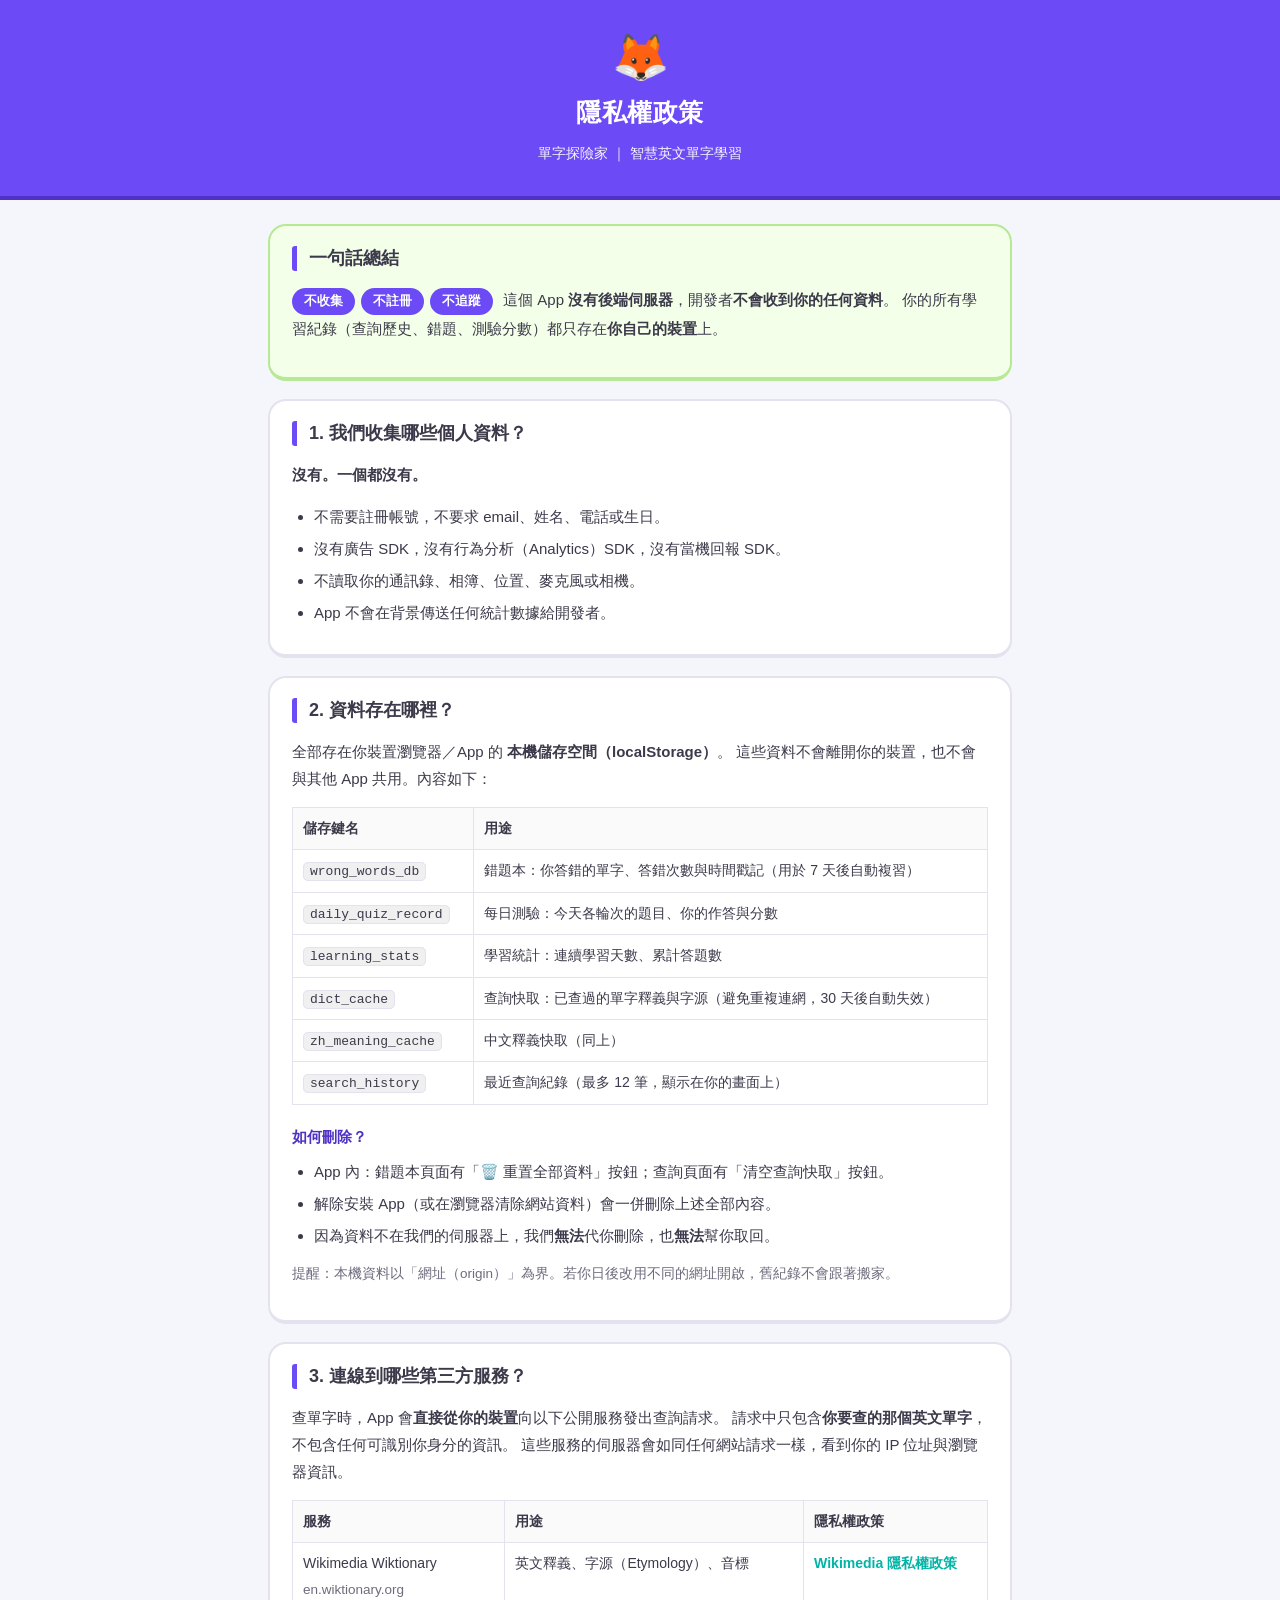
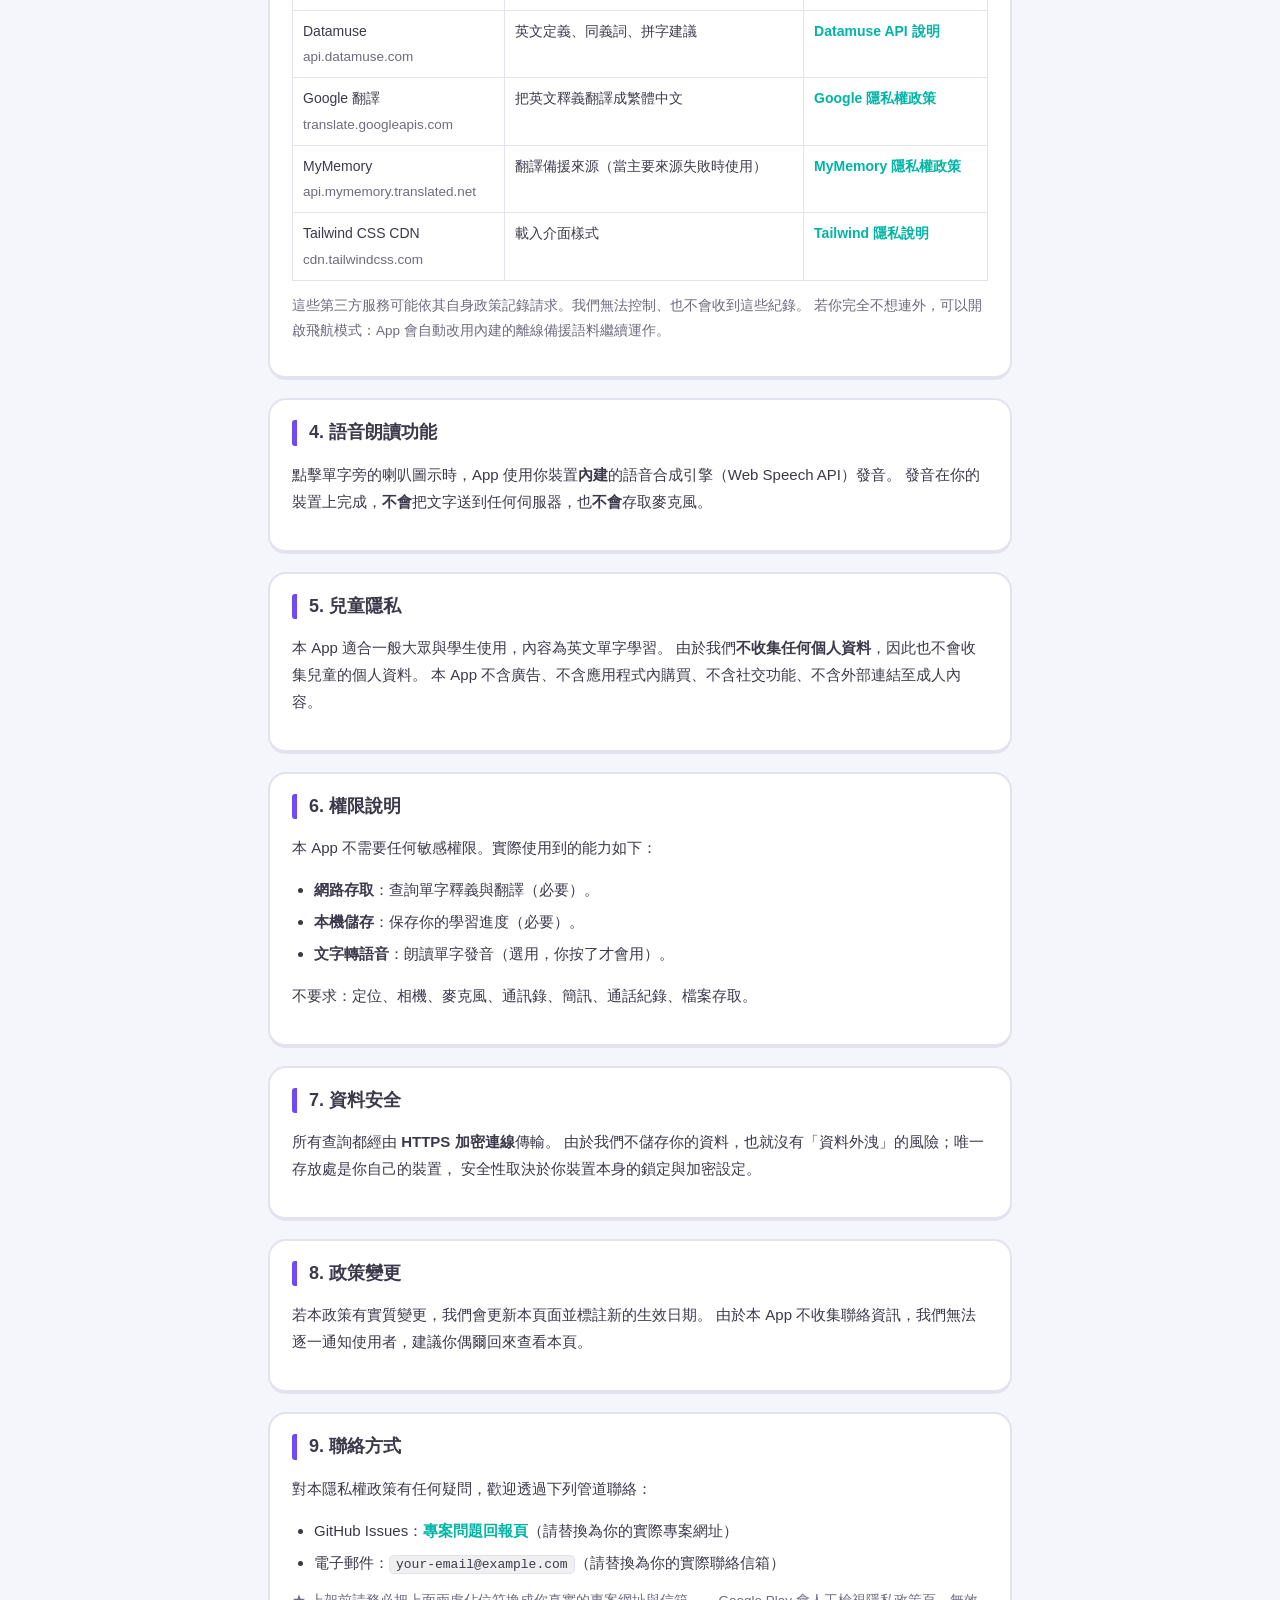
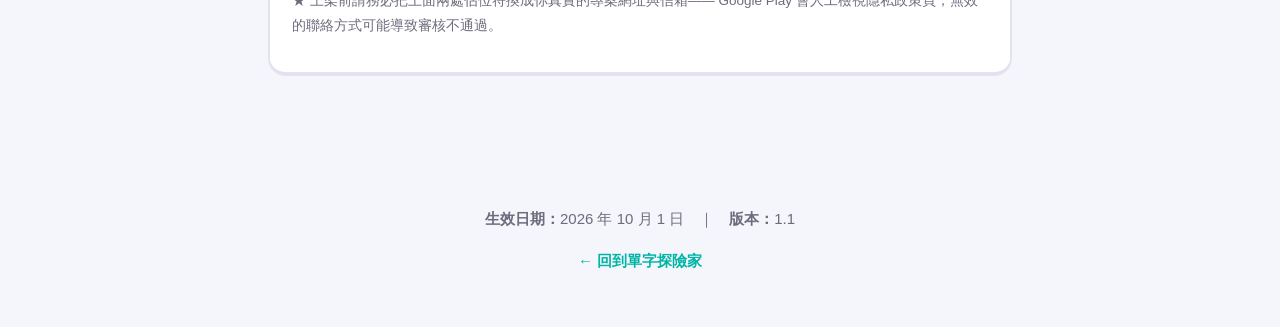
==== privacy-policy.html @ 4895b51c "Add files via upload" ====
<!DOCTYPE html>
<html lang="zh-Hant">
<head>
<meta charset="UTF-8">
<meta name="viewport" content="width=device-width, initial-scale=1.0">
<title>隱私權政策 ｜ 單字探險家</title>
<meta name="theme-color" content="#6C4BF6">
<meta name="robots" content="index, follow">
<style>
  :root {
    --brand: #6C4BF6;
    --brand-dark: #4F32C4;
    --accent: #00B4A6;
    --ink: #3C3A4A;
    --muted: #6E6B7D;
    --line: #E4E2EF;
    --bg: #F5F6FB;
  }
  * { box-sizing: border-box; }
  body {
    margin: 0;
    padding: 0;
    background: var(--bg);
    color: var(--ink);
    font-family: "Nunito", "Noto Sans TC", "PingFang TC", "Microsoft JhengHei",
                 -apple-system, BlinkMacSystemFont, "Segoe UI", sans-serif;
    line-height: 1.8;
    -webkit-text-size-adjust: 100%;
  }
  header {
    background: var(--brand);
    color: #fff;
    padding: 34px 20px 30px;
    text-align: center;
    border-bottom: 4px solid var(--brand-dark);
  }
  header .mascot { font-size: 46px; line-height: 1; }
  header h1 { margin: 10px 0 6px; font-size: 25px; letter-spacing: .5px; }
  header p { margin: 0; font-size: 14px; opacity: .95; }
  main { max-width: 780px; margin: 0 auto; padding: 24px 18px 70px; }
  .card {
    background: #fff;
    border: 2px solid var(--line);
    border-bottom-width: 4px;
    border-radius: 18px;
    padding: 20px 22px;
    margin-bottom: 18px;
  }
  .card.hl {
    border-color: #B7E894;
    background: #F4FFE9;
  }
  h2 {
    font-size: 18px;
    margin: 0 0 12px;
    padding-left: 12px;
    border-left: 5px solid var(--brand);
    border-radius: 3px;
    line-height: 1.4;
  }
  h3 { font-size: 15px; margin: 18px 0 6px; color: var(--brand-dark); }
  p, li { font-size: 15px; }
  ul { padding-left: 22px; margin: 8px 0; }
  li { margin-bottom: 5px; }
  code {
    background: #F0F0F0;
    border: 1px solid var(--line);
    border-radius: 5px;
    padding: 1px 6px;
    font-size: 13px;
    font-family: ui-monospace, "SFMono-Regular", Consolas, monospace;
    word-break: break-all;
  }
  table { width: 100%; border-collapse: collapse; margin: 10px 0; font-size: 14px; }
  th, td { border: 1px solid var(--line); padding: 8px 10px; text-align: left; vertical-align: top; }
  th { background: #FAFAFA; font-weight: 800; }
  .muted { color: var(--muted); font-size: 13.5px; }
  a { color: var(--accent); text-decoration: none; font-weight: 700; }
  a:hover { text-decoration: underline; }
  .pill {
    display: inline-block;
    background: var(--brand);
    color: #fff;
    border-radius: 999px;
    padding: 2px 12px;
    font-size: 12.5px;
    font-weight: 800;
    margin-right: 6px;
  }
  footer {
    text-align: center;
    color: var(--muted);
    font-size: 13px;
    padding: 26px 18px 40px;
  }
  footer a { font-weight: 700; }
</style>
</head>
<body>

<header>
  <div class="mascot">🦊</div>
  <h1>隱私權政策</h1>
  <p>單字探險家 ｜ 智慧英文單字學習</p>
</header>

<main>

  <div class="card hl">
    <h2>一句話總結</h2>
    <p>
      <span class="pill">不收集</span><span class="pill">不註冊</span><span class="pill">不追蹤</span>
      這個 App <strong>沒有後端伺服器</strong>，開發者<strong>不會收到你的任何資料</strong>。
      你的所有學習紀錄（查詢歷史、錯題、測驗分數）都只存在<strong>你自己的裝置</strong>上。
    </p>
  </div>

  <div class="card">
    <h2>1. 我們收集哪些個人資料？</h2>
    <p><strong>沒有。一個都沒有。</strong></p>
    <ul>
      <li>不需要註冊帳號，不要求 email、姓名、電話或生日。</li>
      <li>沒有廣告 SDK，沒有行為分析（Analytics）SDK，沒有當機回報 SDK。</li>
      <li>不讀取你的通訊錄、相簿、位置、麥克風或相機。</li>
      <li>App 不會在背景傳送任何統計數據給開發者。</li>
    </ul>
  </div>

  <div class="card">
    <h2>2. 資料存在哪裡？</h2>
    <p>
      全部存在你裝置瀏覽器／App 的 <strong>本機儲存空間（localStorage）</strong>。
      這些資料不會離開你的裝置，也不會與其他 App 共用。內容如下：
    </p>
    <table>
      <thead>
        <tr><th>儲存鍵名</th><th>用途</th></tr>
      </thead>
      <tbody>
        <tr><td><code>wrong_words_db</code></td><td>錯題本：你答錯的單字、答錯次數與時間戳記（用於 7 天後自動複習）</td></tr>
        <tr><td><code>daily_quiz_record</code></td><td>每日測驗：今天各輪次的題目、你的作答與分數</td></tr>
        <tr><td><code>learning_stats</code></td><td>學習統計：連續學習天數、累計答題數</td></tr>
        <tr><td><code>dict_cache</code></td><td>查詢快取：已查過的單字釋義與字源（避免重複連網，30 天後自動失效）</td></tr>
        <tr><td><code>zh_meaning_cache</code></td><td>中文釋義快取（同上）</td></tr>
        <tr><td><code>search_history</code></td><td>最近查詢紀錄（最多 12 筆，顯示在你的畫面上）</td></tr>
      </tbody>
    </table>
    <h3>如何刪除？</h3>
    <ul>
      <li>App 內：錯題本頁面有「🗑️ 重置全部資料」按鈕；查詢頁面有「清空查詢快取」按鈕。</li>
      <li>解除安裝 App（或在瀏覽器清除網站資料）會一併刪除上述全部內容。</li>
      <li>因為資料不在我們的伺服器上，我們<strong>無法</strong>代你刪除，也<strong>無法</strong>幫你取回。</li>
    </ul>
    <p class="muted">提醒：本機資料以「網址（origin）」為界。若你日後改用不同的網址開啟，舊紀錄不會跟著搬家。</p>
  </div>

  <div class="card">
    <h2>3. 連線到哪些第三方服務？</h2>
    <p>
      查單字時，App 會<strong>直接從你的裝置</strong>向以下公開服務發出查詢請求。
      請求中只包含<strong>你要查的那個英文單字</strong>，不包含任何可識別你身分的資訊。
      這些服務的伺服器會如同任何網站請求一樣，看到你的 IP 位址與瀏覽器資訊。
    </p>
    <table>
      <thead>
        <tr><th>服務</th><th>用途</th><th>隱私權政策</th></tr>
      </thead>
      <tbody>
        <tr>
          <td>Wikimedia Wiktionary<br><span class="muted">en.wiktionary.org</span></td>
          <td>英文釋義、字源（Etymology）、音標</td>
          <td><a href="https://foundation.wikimedia.org/wiki/Policy:Privacy_policy" target="_blank" rel="noopener">Wikimedia 隱私權政策</a></td>
        </tr>
        <tr>
          <td>Datamuse<br><span class="muted">api.datamuse.com</span></td>
          <td>英文定義、同義詞、拼字建議</td>
          <td><a href="https://www.datamuse.com/api/" target="_blank" rel="noopener">Datamuse API 說明</a></td>
        </tr>
        <tr>
          <td>Google 翻譯<br><span class="muted">translate.googleapis.com</span></td>
          <td>把英文釋義翻譯成繁體中文</td>
          <td><a href="https://policies.google.com/privacy" target="_blank" rel="noopener">Google 隱私權政策</a></td>
        </tr>
        <tr>
          <td>MyMemory<br><span class="muted">api.mymemory.translated.net</span></td>
          <td>翻譯備援來源（當主要來源失敗時使用）</td>
          <td><a href="https://mymemory.translated.net/doc/privacypolicy.php" target="_blank" rel="noopener">MyMemory 隱私權政策</a></td>
        </tr>
        <tr>
          <td>Tailwind CSS CDN<br><span class="muted">cdn.tailwindcss.com</span></td>
          <td>載入介面樣式</td>
          <td><a href="https://tailwindcss.com/privacy" target="_blank" rel="noopener">Tailwind 隱私說明</a></td>
        </tr>
      </tbody>
    </table>
    <p class="muted">
      這些第三方服務可能依其自身政策記錄請求。我們無法控制、也不會收到這些紀錄。
      若你完全不想連外，可以開啟飛航模式：App 會自動改用內建的離線備援語料繼續運作。
    </p>
  </div>

  <div class="card">
    <h2>4. 語音朗讀功能</h2>
    <p>
      點擊單字旁的喇叭圖示時，App 使用你裝置<strong>內建</strong>的語音合成引擎（Web Speech API）發音。
      發音在你的裝置上完成，<strong>不會</strong>把文字送到任何伺服器，也<strong>不會</strong>存取麥克風。
    </p>
  </div>

  <div class="card">
    <h2>5. 兒童隱私</h2>
    <p>
      本 App 適合一般大眾與學生使用，內容為英文單字學習。
      由於我們<strong>不收集任何個人資料</strong>，因此也不會收集兒童的個人資料。
      本 App 不含廣告、不含應用程式內購買、不含社交功能、不含外部連結至成人內容。
    </p>
  </div>

  <div class="card">
    <h2>6. 權限說明</h2>
    <p>本 App 不需要任何敏感權限。實際使用到的能力如下：</p>
    <ul>
      <li><strong>網路存取</strong>：查詢單字釋義與翻譯（必要）。</li>
      <li><strong>本機儲存</strong>：保存你的學習進度（必要）。</li>
      <li><strong>文字轉語音</strong>：朗讀單字發音（選用，你按了才會用）。</li>
    </ul>
    <p>不要求：定位、相機、麥克風、通訊錄、簡訊、通話紀錄、檔案存取。</p>
  </div>

  <div class="card">
    <h2>7. 資料安全</h2>
    <p>
      所有查詢都經由 <strong>HTTPS 加密連線</strong>傳輸。
      由於我們不儲存你的資料，也就沒有「資料外洩」的風險；唯一存放處是你自己的裝置，
      安全性取決於你裝置本身的鎖定與加密設定。
    </p>
  </div>

  <div class="card">
    <h2>8. 政策變更</h2>
    <p>
      若本政策有實質變更，我們會更新本頁面並標註新的生效日期。
      由於本 App 不收集聯絡資訊，我們無法逐一通知使用者，建議你偶爾回來查看本頁。
    </p>
  </div>

  <div class="card">
    <h2>9. 聯絡方式</h2>
    <p>對本隱私權政策有任何疑問，歡迎透過下列管道聯絡：</p>
    <ul>
      <li>GitHub Issues：<a href="https://github.com/" target="_blank" rel="noopener">專案問題回報頁</a>（請替換為你的實際專案網址）</li>
      <li>電子郵件：<code>your-email@example.com</code>（請替換為你的實際聯絡信箱）</li>
    </ul>
    <p class="muted">
      ★ 上架前請務必把上面兩處佔位符換成你真實的專案網址與信箱——
      Google Play 會人工檢視隱私政策頁，無效的聯絡方式可能導致審核不通過。
    </p>
  </div>

</main>

<footer>
  <p><strong>生效日期：</strong>2026 年 10 月 1 日　｜　<strong>版本：</strong>1.1</p>
  <p><a href="./index.html">← 回到單字探險家</a></p>
</footer>

</body>
</html>
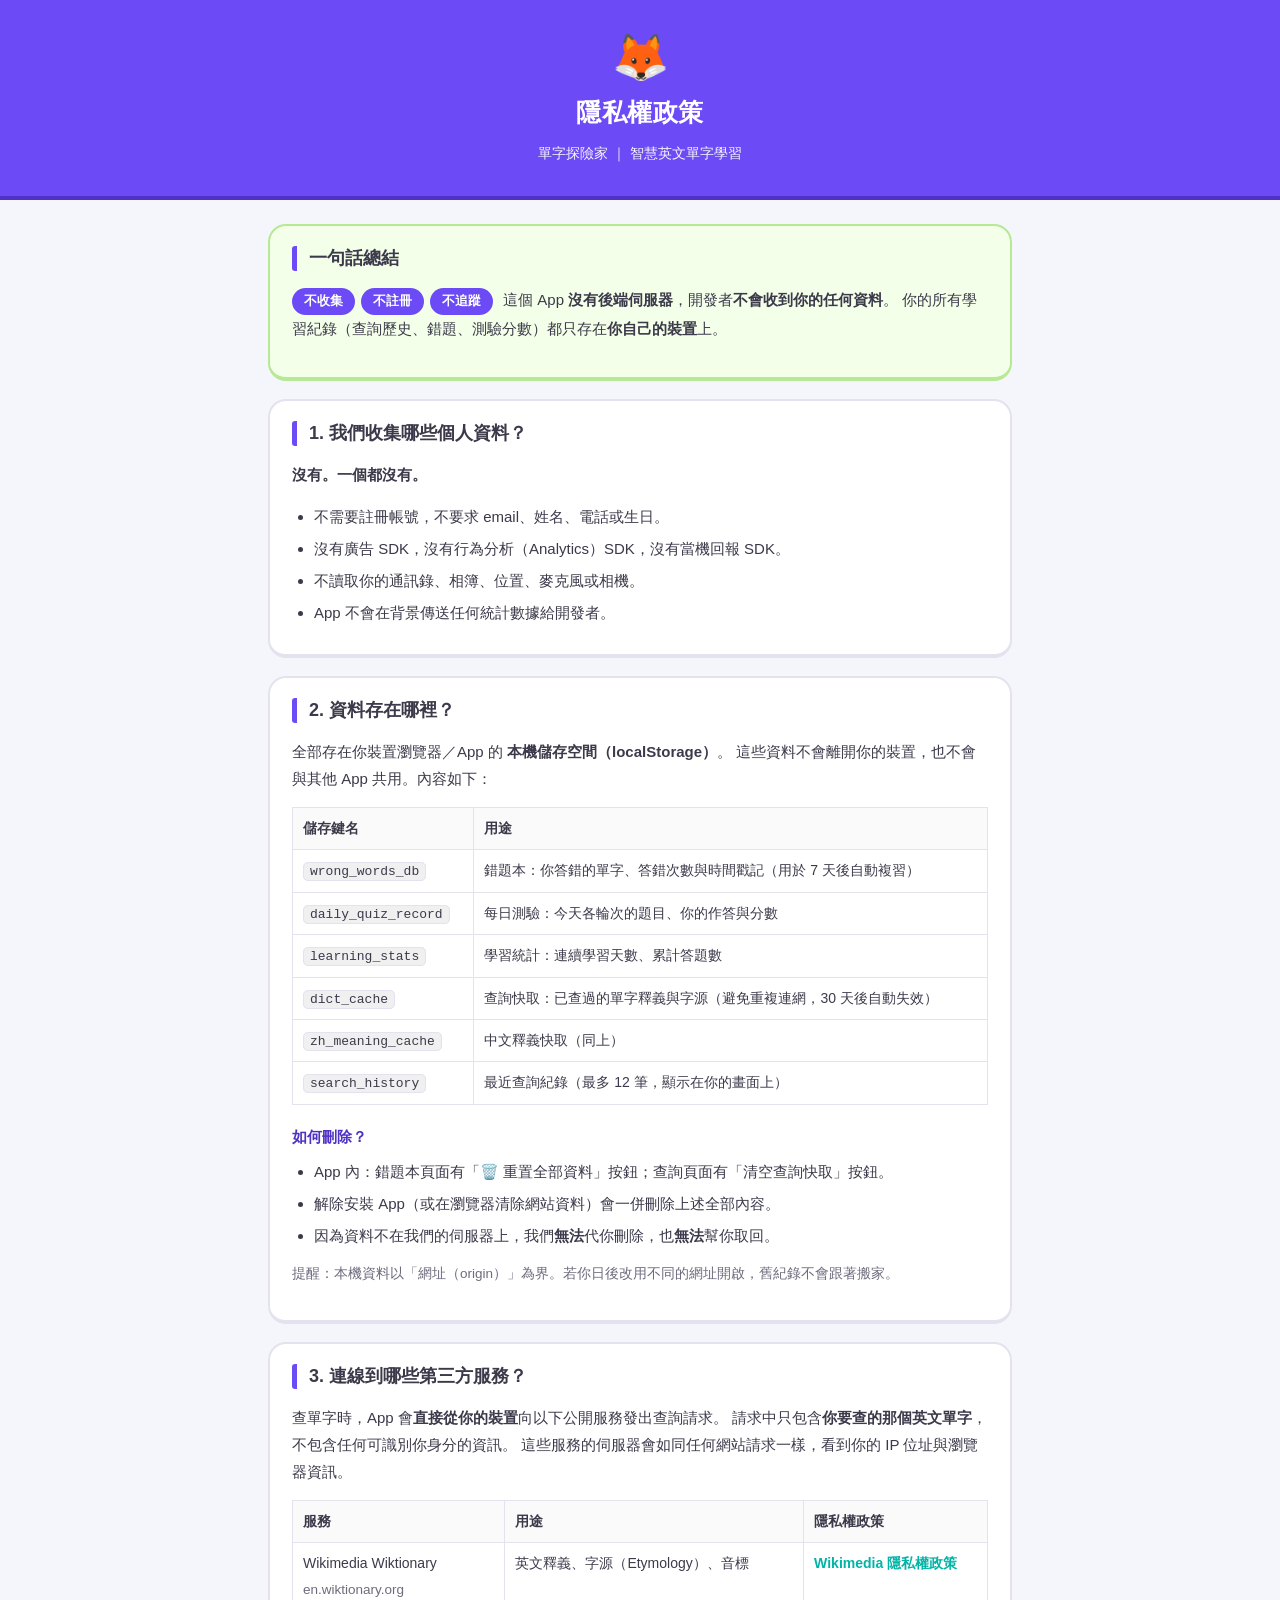
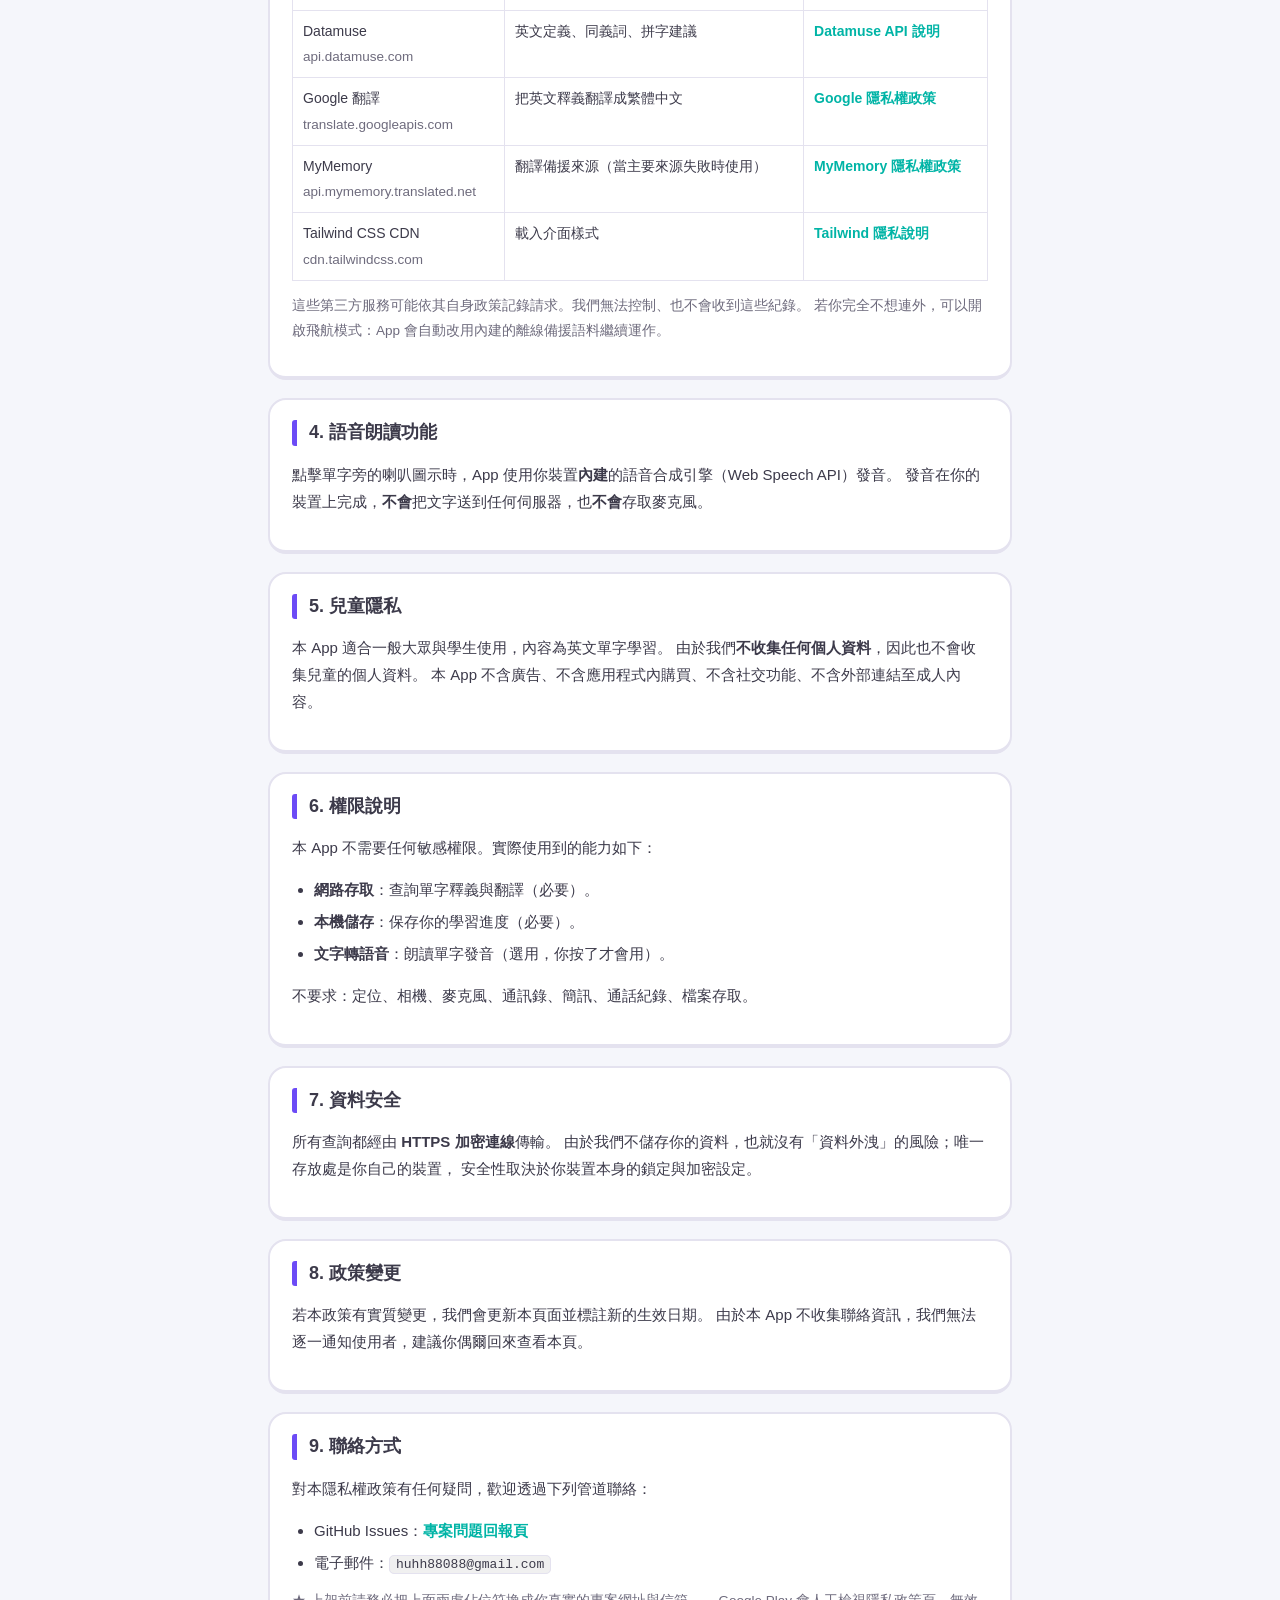
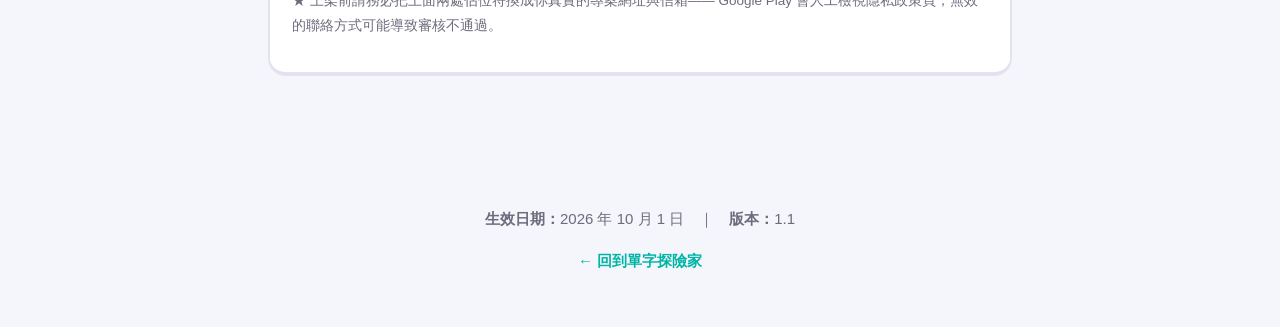
==== commit dfe0311a: "Update contact information in privacy policy" ====
--- a/privacy-policy.html
+++ b/privacy-policy.html
@@ -248,8 +248,8 @@
     <h2>9. 聯絡方式</h2>
     <p>對本隱私權政策有任何疑問，歡迎透過下列管道聯絡：</p>
     <ul>
-      <li>GitHub Issues：<a href="https://github.com/" target="_blank" rel="noopener">專案問題回報頁</a>（請替換為你的實際專案網址）</li>
-      <li>電子郵件：<code>your-email@example.com</code>（請替換為你的實際聯絡信箱）</li>
+      <li>GitHub Issues：<a href="https://owikdowjfodi.github.io/app/#lexicon" target="_blank" rel="noopener">專案問題回報頁</a></li>
+      <li>電子郵件：<code>huhh88088@gmail.com</code></li>
     </ul>
     <p class="muted">
       ★ 上架前請務必把上面兩處佔位符換成你真實的專案網址與信箱——
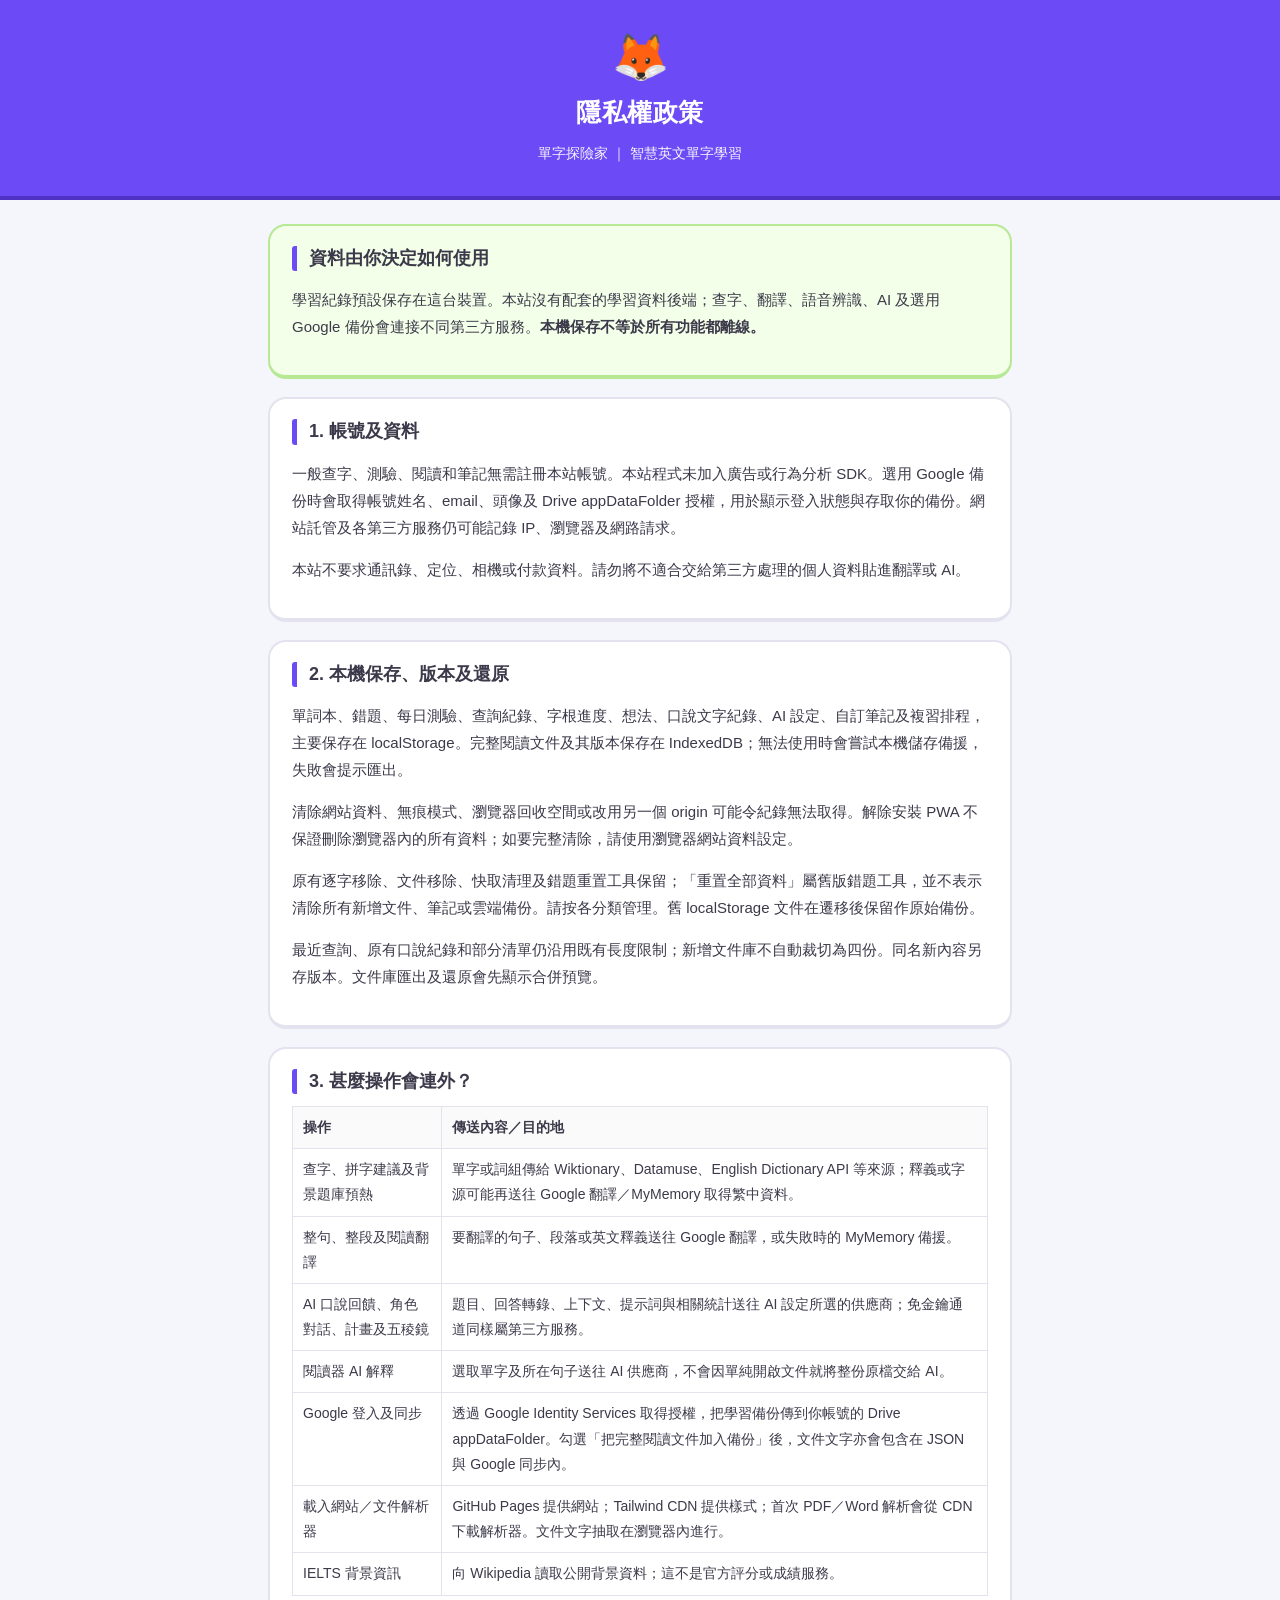
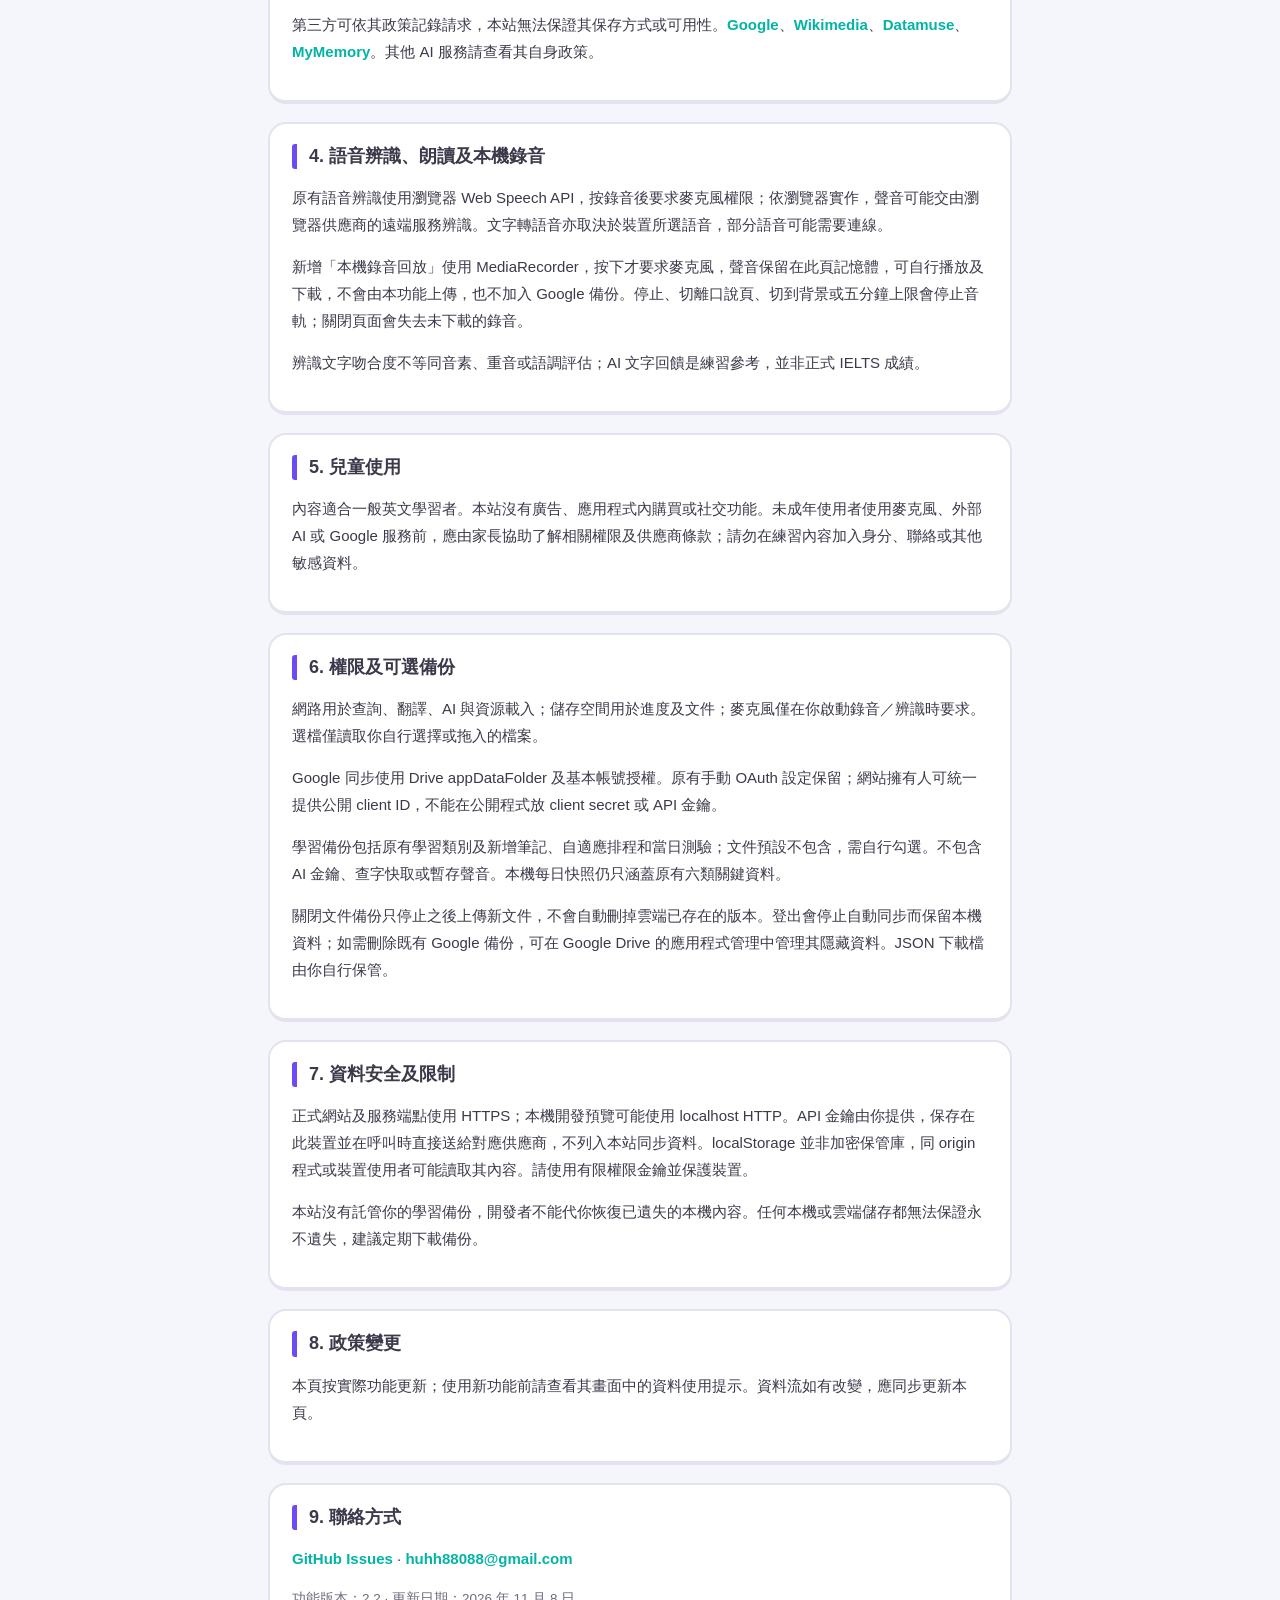
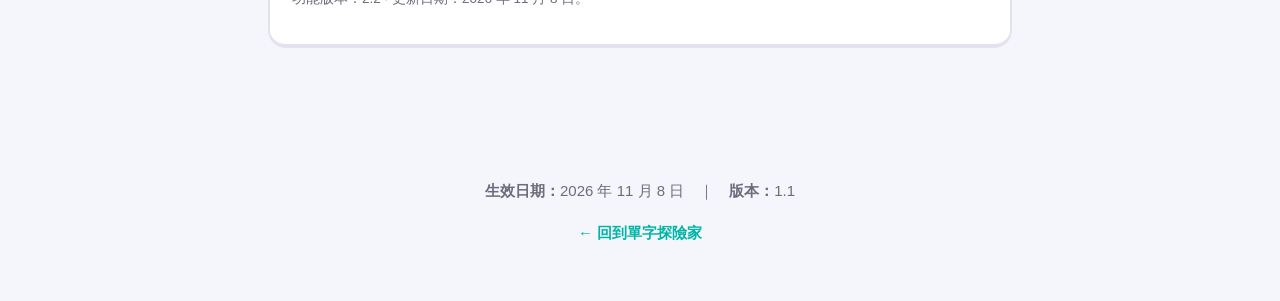
==== commit f3b390cd: "Preserve existing learning features and add document storage, backup, review and audio improvements" ====
--- a/privacy-policy.html
+++ b/privacy-policy.html
@@ -105,162 +105,28 @@
 </header>
 
 <main>
-
-  <div class="card hl">
-    <h2>一句話總結</h2>
-    <p>
-      <span class="pill">不收集</span><span class="pill">不註冊</span><span class="pill">不追蹤</span>
-      這個 App <strong>沒有後端伺服器</strong>，開發者<strong>不會收到你的任何資料</strong>。
-      你的所有學習紀錄（查詢歷史、錯題、測驗分數）都只存在<strong>你自己的裝置</strong>上。
-    </p>
-  </div>
-
-  <div class="card">
-    <h2>1. 我們收集哪些個人資料？</h2>
-    <p><strong>沒有。一個都沒有。</strong></p>
-    <ul>
-      <li>不需要註冊帳號，不要求 email、姓名、電話或生日。</li>
-      <li>沒有廣告 SDK，沒有行為分析（Analytics）SDK，沒有當機回報 SDK。</li>
-      <li>不讀取你的通訊錄、相簿、位置、麥克風或相機。</li>
-      <li>App 不會在背景傳送任何統計數據給開發者。</li>
-    </ul>
-  </div>
-
-  <div class="card">
-    <h2>2. 資料存在哪裡？</h2>
-    <p>
-      全部存在你裝置瀏覽器／App 的 <strong>本機儲存空間（localStorage）</strong>。
-      這些資料不會離開你的裝置，也不會與其他 App 共用。內容如下：
-    </p>
-    <table>
-      <thead>
-        <tr><th>儲存鍵名</th><th>用途</th></tr>
-      </thead>
-      <tbody>
-        <tr><td><code>wrong_words_db</code></td><td>錯題本：你答錯的單字、答錯次數與時間戳記（用於 7 天後自動複習）</td></tr>
-        <tr><td><code>daily_quiz_record</code></td><td>每日測驗：今天各輪次的題目、你的作答與分數</td></tr>
-        <tr><td><code>learning_stats</code></td><td>學習統計：連續學習天數、累計答題數</td></tr>
-        <tr><td><code>dict_cache</code></td><td>查詢快取：已查過的單字釋義與字源（避免重複連網，30 天後自動失效）</td></tr>
-        <tr><td><code>zh_meaning_cache</code></td><td>中文釋義快取（同上）</td></tr>
-        <tr><td><code>search_history</code></td><td>最近查詢紀錄（最多 12 筆，顯示在你的畫面上）</td></tr>
-      </tbody>
-    </table>
-    <h3>如何刪除？</h3>
-    <ul>
-      <li>App 內：錯題本頁面有「🗑️ 重置全部資料」按鈕；查詢頁面有「清空查詢快取」按鈕。</li>
-      <li>解除安裝 App（或在瀏覽器清除網站資料）會一併刪除上述全部內容。</li>
-      <li>因為資料不在我們的伺服器上，我們<strong>無法</strong>代你刪除，也<strong>無法</strong>幫你取回。</li>
-    </ul>
-    <p class="muted">提醒：本機資料以「網址（origin）」為界。若你日後改用不同的網址開啟，舊紀錄不會跟著搬家。</p>
-  </div>
-
-  <div class="card">
-    <h2>3. 連線到哪些第三方服務？</h2>
-    <p>
-      查單字時，App 會<strong>直接從你的裝置</strong>向以下公開服務發出查詢請求。
-      請求中只包含<strong>你要查的那個英文單字</strong>，不包含任何可識別你身分的資訊。
-      這些服務的伺服器會如同任何網站請求一樣，看到你的 IP 位址與瀏覽器資訊。
-    </p>
-    <table>
-      <thead>
-        <tr><th>服務</th><th>用途</th><th>隱私權政策</th></tr>
-      </thead>
-      <tbody>
-        <tr>
-          <td>Wikimedia Wiktionary<br><span class="muted">en.wiktionary.org</span></td>
-          <td>英文釋義、字源（Etymology）、音標</td>
-          <td><a href="https://foundation.wikimedia.org/wiki/Policy:Privacy_policy" target="_blank" rel="noopener">Wikimedia 隱私權政策</a></td>
-        </tr>
-        <tr>
-          <td>Datamuse<br><span class="muted">api.datamuse.com</span></td>
-          <td>英文定義、同義詞、拼字建議</td>
-          <td><a href="https://www.datamuse.com/api/" target="_blank" rel="noopener">Datamuse API 說明</a></td>
-        </tr>
-        <tr>
-          <td>Google 翻譯<br><span class="muted">translate.googleapis.com</span></td>
-          <td>把英文釋義翻譯成繁體中文</td>
-          <td><a href="https://policies.google.com/privacy" target="_blank" rel="noopener">Google 隱私權政策</a></td>
-        </tr>
-        <tr>
-          <td>MyMemory<br><span class="muted">api.mymemory.translated.net</span></td>
-          <td>翻譯備援來源（當主要來源失敗時使用）</td>
-          <td><a href="https://mymemory.translated.net/doc/privacypolicy.php" target="_blank" rel="noopener">MyMemory 隱私權政策</a></td>
-        </tr>
-        <tr>
-          <td>Tailwind CSS CDN<br><span class="muted">cdn.tailwindcss.com</span></td>
-          <td>載入介面樣式</td>
-          <td><a href="https://tailwindcss.com/privacy" target="_blank" rel="noopener">Tailwind 隱私說明</a></td>
-        </tr>
-      </tbody>
-    </table>
-    <p class="muted">
-      這些第三方服務可能依其自身政策記錄請求。我們無法控制、也不會收到這些紀錄。
-      若你完全不想連外，可以開啟飛航模式：App 會自動改用內建的離線備援語料繼續運作。
-    </p>
-  </div>
-
-  <div class="card">
-    <h2>4. 語音朗讀功能</h2>
-    <p>
-      點擊單字旁的喇叭圖示時，App 使用你裝置<strong>內建</strong>的語音合成引擎（Web Speech API）發音。
-      發音在你的裝置上完成，<strong>不會</strong>把文字送到任何伺服器，也<strong>不會</strong>存取麥克風。
-    </p>
-  </div>
-
-  <div class="card">
-    <h2>5. 兒童隱私</h2>
-    <p>
-      本 App 適合一般大眾與學生使用，內容為英文單字學習。
-      由於我們<strong>不收集任何個人資料</strong>，因此也不會收集兒童的個人資料。
-      本 App 不含廣告、不含應用程式內購買、不含社交功能、不含外部連結至成人內容。
-    </p>
-  </div>
-
-  <div class="card">
-    <h2>6. 權限說明</h2>
-    <p>本 App 不需要任何敏感權限。實際使用到的能力如下：</p>
-    <ul>
-      <li><strong>網路存取</strong>：查詢單字釋義與翻譯（必要）。</li>
-      <li><strong>本機儲存</strong>：保存你的學習進度（必要）。</li>
-      <li><strong>文字轉語音</strong>：朗讀單字發音（選用，你按了才會用）。</li>
-    </ul>
-    <p>不要求：定位、相機、麥克風、通訊錄、簡訊、通話紀錄、檔案存取。</p>
-  </div>
-
-  <div class="card">
-    <h2>7. 資料安全</h2>
-    <p>
-      所有查詢都經由 <strong>HTTPS 加密連線</strong>傳輸。
-      由於我們不儲存你的資料，也就沒有「資料外洩」的風險；唯一存放處是你自己的裝置，
-      安全性取決於你裝置本身的鎖定與加密設定。
-    </p>
-  </div>
-
-  <div class="card">
-    <h2>8. 政策變更</h2>
-    <p>
-      若本政策有實質變更，我們會更新本頁面並標註新的生效日期。
-      由於本 App 不收集聯絡資訊，我們無法逐一通知使用者，建議你偶爾回來查看本頁。
-    </p>
-  </div>
-
-  <div class="card">
-    <h2>9. 聯絡方式</h2>
-    <p>對本隱私權政策有任何疑問，歡迎透過下列管道聯絡：</p>
-    <ul>
-      <li>GitHub Issues：<a href="https://owikdowjfodi.github.io/app/#lexicon" target="_blank" rel="noopener">專案問題回報頁</a></li>
-      <li>電子郵件：<code>huhh88088@gmail.com</code></li>
-    </ul>
-    <p class="muted">
-      ★ 上架前請務必把上面兩處佔位符換成你真實的專案網址與信箱——
-      Google Play 會人工檢視隱私政策頁，無效的聯絡方式可能導致審核不通過。
-    </p>
-  </div>
-
+  <div class="card hl"><h2>資料由你決定如何使用</h2><p>學習紀錄預設保存在這台裝置。本站沒有配套的學習資料後端；查字、翻譯、語音辨識、AI 及選用 Google 備份會連接不同第三方服務。<strong>本機保存不等於所有功能都離線。</strong></p></div>
+  <div class="card"><h2>1. 帳號及資料</h2><p>一般查字、測驗、閱讀和筆記無需註冊本站帳號。本站程式未加入廣告或行為分析 SDK。選用 Google 備份時會取得帳號姓名、email、頭像及 Drive appDataFolder 授權，用於顯示登入狀態與存取你的備份。網站託管及各第三方服務仍可能記錄 IP、瀏覽器及網路請求。</p><p>本站不要求通訊錄、定位、相機或付款資料。請勿將不適合交給第三方處理的個人資料貼進翻譯或 AI。</p></div>
+  <div class="card"><h2>2. 本機保存、版本及還原</h2><p>單詞本、錯題、每日測驗、查詢紀錄、字根進度、想法、口說文字紀錄、AI 設定、自訂筆記及複習排程，主要保存在 localStorage。完整閱讀文件及其版本保存在 IndexedDB；無法使用時會嘗試本機儲存備援，失敗會提示匯出。</p><p>清除網站資料、無痕模式、瀏覽器回收空間或改用另一個 origin 可能令紀錄無法取得。解除安裝 PWA 不保證刪除瀏覽器內的所有資料；如要完整清除，請使用瀏覽器網站資料設定。</p><p>原有逐字移除、文件移除、快取清理及錯題重置工具保留；「重置全部資料」屬舊版錯題工具，並不表示清除所有新增文件、筆記或雲端備份。請按各分類管理。舊 localStorage 文件在遷移後保留作原始備份。</p><p>最近查詢、原有口說紀錄和部分清單仍沿用既有長度限制；新增文件庫不自動裁切為四份。同名新內容另存版本。文件庫匯出及還原會先顯示合併預覽。</p></div>
+  <div class="card"><h2>3. 甚麼操作會連外？</h2><table><thead><tr><th>操作</th><th>傳送內容／目的地</th></tr></thead><tbody>
+    <tr><td>查字、拼字建議及背景題庫預熱</td><td>單字或詞組傳給 Wiktionary、Datamuse、English Dictionary API 等來源；釋義或字源可能再送往 Google 翻譯／MyMemory 取得繁中資料。</td></tr>
+    <tr><td>整句、整段及閱讀翻譯</td><td>要翻譯的句子、段落或英文釋義送往 Google 翻譯，或失敗時的 MyMemory 備援。</td></tr>
+    <tr><td>AI 口說回饋、角色對話、計畫及五稜鏡</td><td>題目、回答轉錄、上下文、提示詞與相關統計送往 AI 設定所選的供應商；免金鑰通道同樣屬第三方服務。</td></tr>
+    <tr><td>閱讀器 AI 解釋</td><td>選取單字及所在句子送往 AI 供應商，不會因單純開啟文件就將整份原檔交給 AI。</td></tr>
+    <tr><td>Google 登入及同步</td><td>透過 Google Identity Services 取得授權，把學習備份傳到你帳號的 Drive appDataFolder。勾選「把完整閱讀文件加入備份」後，文件文字亦會包含在 JSON 與 Google 同步內。</td></tr>
+    <tr><td>載入網站／文件解析器</td><td>GitHub Pages 提供網站；Tailwind CDN 提供樣式；首次 PDF／Word 解析會從 CDN 下載解析器。文件文字抽取在瀏覽器內進行。</td></tr>
+    <tr><td>IELTS 背景資訊</td><td>向 Wikipedia 讀取公開背景資料；這不是官方評分或成績服務。</td></tr>
+  </tbody></table><p>第三方可依其政策記錄請求，本站無法保證其保存方式或可用性。<a href="https://policies.google.com/privacy" rel="noopener" target="_blank">Google</a>、<a href="https://foundation.wikimedia.org/wiki/Policy:Privacy_policy" rel="noopener" target="_blank">Wikimedia</a>、<a href="https://www.datamuse.com/api/" rel="noopener" target="_blank">Datamuse</a>、<a href="https://mymemory.translated.net/doc/privacypolicy.php" rel="noopener" target="_blank">MyMemory</a>。其他 AI 服務請查看其自身政策。</p></div>
+  <div class="card"><h2>4. 語音辨識、朗讀及本機錄音</h2><p>原有語音辨識使用瀏覽器 Web Speech API，按錄音後要求麥克風權限；依瀏覽器實作，聲音可能交由瀏覽器供應商的遠端服務辨識。文字轉語音亦取決於裝置所選語音，部分語音可能需要連線。</p><p>新增「本機錄音回放」使用 MediaRecorder，按下才要求麥克風，聲音保留在此頁記憶體，可自行播放及下載，不會由本功能上傳，也不加入 Google 備份。停止、切離口說頁、切到背景或五分鐘上限會停止音軌；關閉頁面會失去未下載的錄音。</p><p>辨識文字吻合度不等同音素、重音或語調評估；AI 文字回饋是練習參考，並非正式 IELTS 成績。</p></div>
+  <div class="card"><h2>5. 兒童使用</h2><p>內容適合一般英文學習者。本站沒有廣告、應用程式內購買或社交功能。未成年使用者使用麥克風、外部 AI 或 Google 服務前，應由家長協助了解相關權限及供應商條款；請勿在練習內容加入身分、聯絡或其他敏感資料。</p></div>
+  <div class="card"><h2>6. 權限及可選備份</h2><p>網路用於查詢、翻譯、AI 與資源載入；儲存空間用於進度及文件；麥克風僅在你啟動錄音／辨識時要求。選檔僅讀取你自行選擇或拖入的檔案。</p><p>Google 同步使用 Drive appDataFolder 及基本帳號授權。原有手動 OAuth 設定保留；網站擁有人可統一提供公開 client ID，不能在公開程式放 client secret 或 API 金鑰。</p><p>學習備份包括原有學習類別及新增筆記、自適應排程和當日測驗；文件預設不包含，需自行勾選。不包含 AI 金鑰、查字快取或暫存聲音。本機每日快照仍只涵蓋原有六類關鍵資料。</p><p>關閉文件備份只停止之後上傳新文件，不會自動刪掉雲端已存在的版本。登出會停止自動同步而保留本機資料；如需刪除既有 Google 備份，可在 Google Drive 的應用程式管理中管理其隱藏資料。JSON 下載檔由你自行保管。</p></div>
+  <div class="card"><h2>7. 資料安全及限制</h2><p>正式網站及服務端點使用 HTTPS；本機開發預覽可能使用 localhost HTTP。API 金鑰由你提供，保存在此裝置並在呼叫時直接送給對應供應商，不列入本站同步資料。localStorage 並非加密保管庫，同 origin 程式或裝置使用者可能讀取其內容。請使用有限權限金鑰並保護裝置。</p><p>本站沒有託管你的學習備份，開發者不能代你恢復已遺失的本機內容。任何本機或雲端儲存都無法保證永不遺失，建議定期下載備份。</p></div>
+  <div class="card"><h2>8. 政策變更</h2><p>本頁按實際功能更新；使用新功能前請查看其畫面中的資料使用提示。資料流如有改變，應同步更新本頁。</p></div>
+  <div class="card"><h2>9. 聯絡方式</h2><p><a href="https://github.com/owikdowjfodi/app/issues">GitHub Issues</a> · <a href="mailto:huhh88088@gmail.com">huhh88088@gmail.com</a></p><p class="muted">功能版本：2.2 · 更新日期：2026 年 11 月 8 日。</p></div>
 </main>
 
 <footer>
-  <p><strong>生效日期：</strong>2026 年 10 月 1 日　｜　<strong>版本：</strong>1.1</p>
+  <p><strong>生效日期：</strong>2026 年 11 月 8 日　｜　<strong>版本：</strong>1.1</p>
   <p><a href="./index.html">← 回到單字探險家</a></p>
 </footer>
 
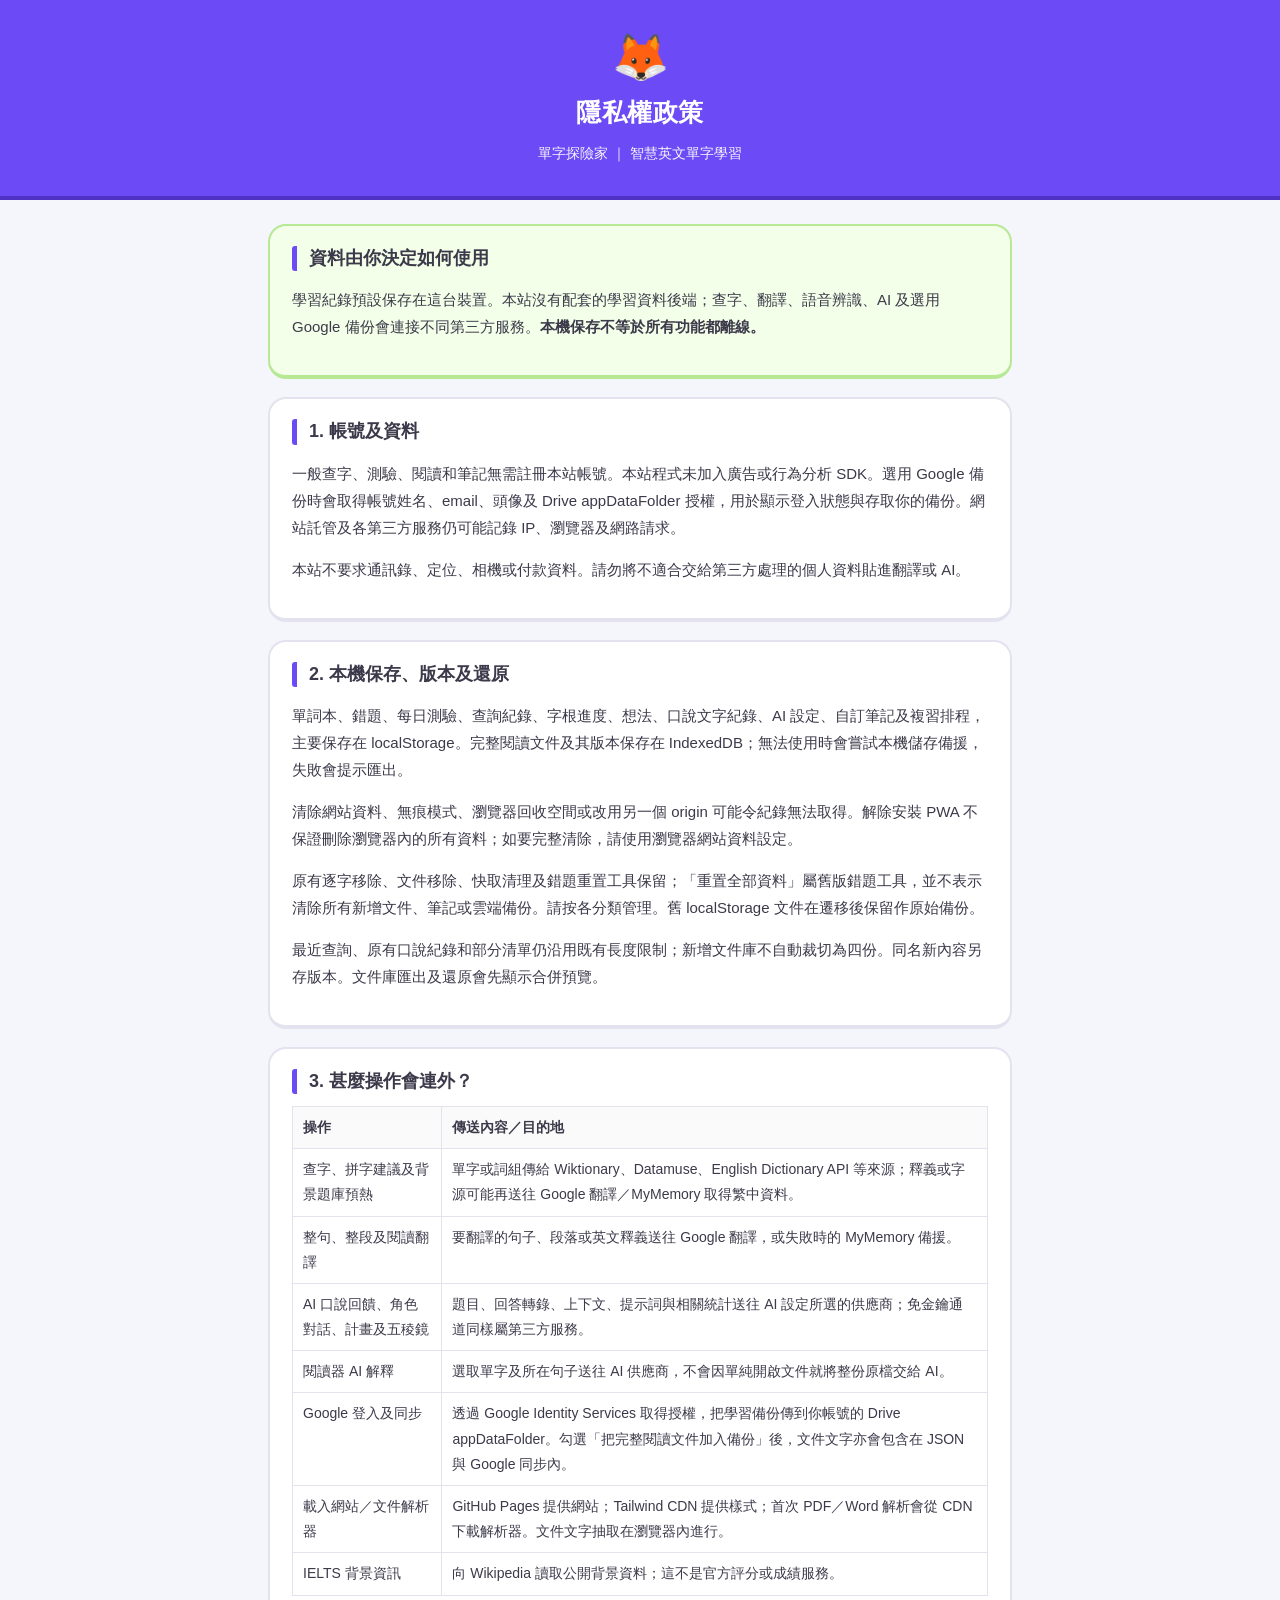
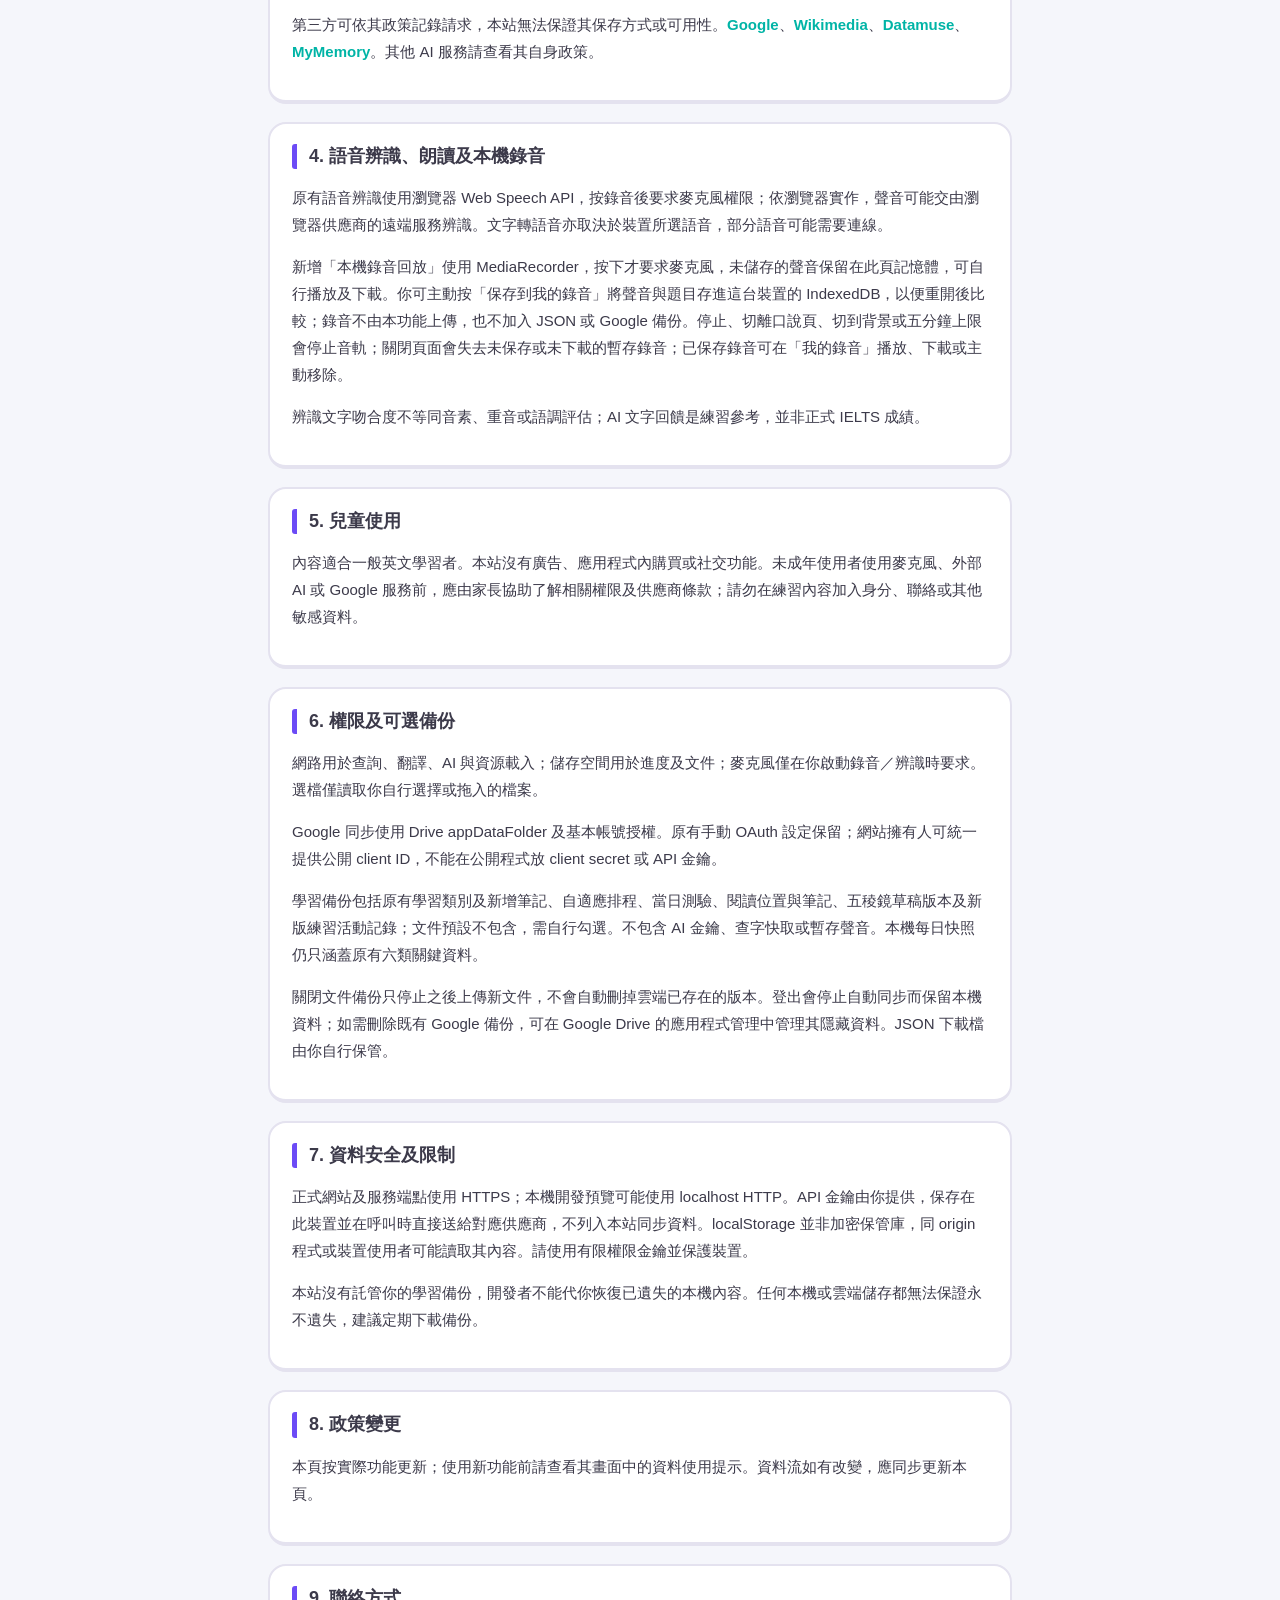
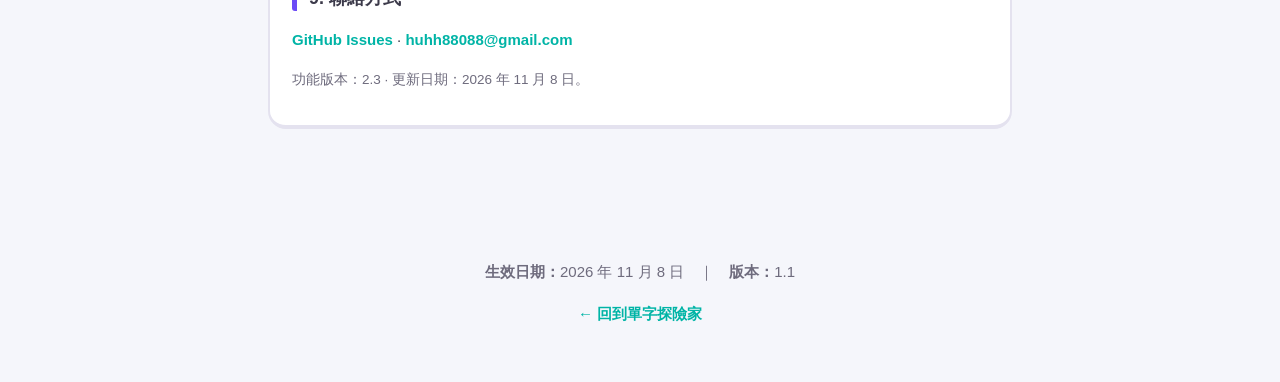
==== commit 4c5f3436: "Add v2.3 learning dashboard, navigation and preservation-first workflows" ====
--- a/privacy-policy.html
+++ b/privacy-policy.html
@@ -117,12 +117,12 @@
     <tr><td>載入網站／文件解析器</td><td>GitHub Pages 提供網站；Tailwind CDN 提供樣式；首次 PDF／Word 解析會從 CDN 下載解析器。文件文字抽取在瀏覽器內進行。</td></tr>
     <tr><td>IELTS 背景資訊</td><td>向 Wikipedia 讀取公開背景資料；這不是官方評分或成績服務。</td></tr>
   </tbody></table><p>第三方可依其政策記錄請求，本站無法保證其保存方式或可用性。<a href="https://policies.google.com/privacy" rel="noopener" target="_blank">Google</a>、<a href="https://foundation.wikimedia.org/wiki/Policy:Privacy_policy" rel="noopener" target="_blank">Wikimedia</a>、<a href="https://www.datamuse.com/api/" rel="noopener" target="_blank">Datamuse</a>、<a href="https://mymemory.translated.net/doc/privacypolicy.php" rel="noopener" target="_blank">MyMemory</a>。其他 AI 服務請查看其自身政策。</p></div>
-  <div class="card"><h2>4. 語音辨識、朗讀及本機錄音</h2><p>原有語音辨識使用瀏覽器 Web Speech API，按錄音後要求麥克風權限；依瀏覽器實作，聲音可能交由瀏覽器供應商的遠端服務辨識。文字轉語音亦取決於裝置所選語音，部分語音可能需要連線。</p><p>新增「本機錄音回放」使用 MediaRecorder，按下才要求麥克風，聲音保留在此頁記憶體，可自行播放及下載，不會由本功能上傳，也不加入 Google 備份。停止、切離口說頁、切到背景或五分鐘上限會停止音軌；關閉頁面會失去未下載的錄音。</p><p>辨識文字吻合度不等同音素、重音或語調評估；AI 文字回饋是練習參考，並非正式 IELTS 成績。</p></div>
+  <div class="card"><h2>4. 語音辨識、朗讀及本機錄音</h2><p>原有語音辨識使用瀏覽器 Web Speech API，按錄音後要求麥克風權限；依瀏覽器實作，聲音可能交由瀏覽器供應商的遠端服務辨識。文字轉語音亦取決於裝置所選語音，部分語音可能需要連線。</p><p>新增「本機錄音回放」使用 MediaRecorder，按下才要求麥克風，未儲存的聲音保留在此頁記憶體，可自行播放及下載。你可主動按「保存到我的錄音」將聲音與題目存進這台裝置的 IndexedDB，以便重開後比較；錄音不由本功能上傳，也不加入 JSON 或 Google 備份。停止、切離口說頁、切到背景或五分鐘上限會停止音軌；關閉頁面會失去未保存或未下載的暫存錄音；已保存錄音可在「我的錄音」播放、下載或主動移除。</p><p>辨識文字吻合度不等同音素、重音或語調評估；AI 文字回饋是練習參考，並非正式 IELTS 成績。</p></div>
   <div class="card"><h2>5. 兒童使用</h2><p>內容適合一般英文學習者。本站沒有廣告、應用程式內購買或社交功能。未成年使用者使用麥克風、外部 AI 或 Google 服務前，應由家長協助了解相關權限及供應商條款；請勿在練習內容加入身分、聯絡或其他敏感資料。</p></div>
-  <div class="card"><h2>6. 權限及可選備份</h2><p>網路用於查詢、翻譯、AI 與資源載入；儲存空間用於進度及文件；麥克風僅在你啟動錄音／辨識時要求。選檔僅讀取你自行選擇或拖入的檔案。</p><p>Google 同步使用 Drive appDataFolder 及基本帳號授權。原有手動 OAuth 設定保留；網站擁有人可統一提供公開 client ID，不能在公開程式放 client secret 或 API 金鑰。</p><p>學習備份包括原有學習類別及新增筆記、自適應排程和當日測驗；文件預設不包含，需自行勾選。不包含 AI 金鑰、查字快取或暫存聲音。本機每日快照仍只涵蓋原有六類關鍵資料。</p><p>關閉文件備份只停止之後上傳新文件，不會自動刪掉雲端已存在的版本。登出會停止自動同步而保留本機資料；如需刪除既有 Google 備份，可在 Google Drive 的應用程式管理中管理其隱藏資料。JSON 下載檔由你自行保管。</p></div>
+  <div class="card"><h2>6. 權限及可選備份</h2><p>網路用於查詢、翻譯、AI 與資源載入；儲存空間用於進度及文件；麥克風僅在你啟動錄音／辨識時要求。選檔僅讀取你自行選擇或拖入的檔案。</p><p>Google 同步使用 Drive appDataFolder 及基本帳號授權。原有手動 OAuth 設定保留；網站擁有人可統一提供公開 client ID，不能在公開程式放 client secret 或 API 金鑰。</p><p>學習備份包括原有學習類別及新增筆記、自適應排程、當日測驗、閱讀位置與筆記、五稜鏡草稿版本及新版練習活動記錄；文件預設不包含，需自行勾選。不包含 AI 金鑰、查字快取或暫存聲音。本機每日快照仍只涵蓋原有六類關鍵資料。</p><p>關閉文件備份只停止之後上傳新文件，不會自動刪掉雲端已存在的版本。登出會停止自動同步而保留本機資料；如需刪除既有 Google 備份，可在 Google Drive 的應用程式管理中管理其隱藏資料。JSON 下載檔由你自行保管。</p></div>
   <div class="card"><h2>7. 資料安全及限制</h2><p>正式網站及服務端點使用 HTTPS；本機開發預覽可能使用 localhost HTTP。API 金鑰由你提供，保存在此裝置並在呼叫時直接送給對應供應商，不列入本站同步資料。localStorage 並非加密保管庫，同 origin 程式或裝置使用者可能讀取其內容。請使用有限權限金鑰並保護裝置。</p><p>本站沒有託管你的學習備份，開發者不能代你恢復已遺失的本機內容。任何本機或雲端儲存都無法保證永不遺失，建議定期下載備份。</p></div>
   <div class="card"><h2>8. 政策變更</h2><p>本頁按實際功能更新；使用新功能前請查看其畫面中的資料使用提示。資料流如有改變，應同步更新本頁。</p></div>
-  <div class="card"><h2>9. 聯絡方式</h2><p><a href="https://github.com/owikdowjfodi/app/issues">GitHub Issues</a> · <a href="mailto:huhh88088@gmail.com">huhh88088@gmail.com</a></p><p class="muted">功能版本：2.2 · 更新日期：2026 年 11 月 8 日。</p></div>
+  <div class="card"><h2>9. 聯絡方式</h2><p><a href="https://github.com/owikdowjfodi/app/issues">GitHub Issues</a> · <a href="mailto:huhh88088@gmail.com">huhh88088@gmail.com</a></p><p class="muted">功能版本：2.3 · 更新日期：2026 年 11 月 8 日。</p></div>
 </main>
 
 <footer>
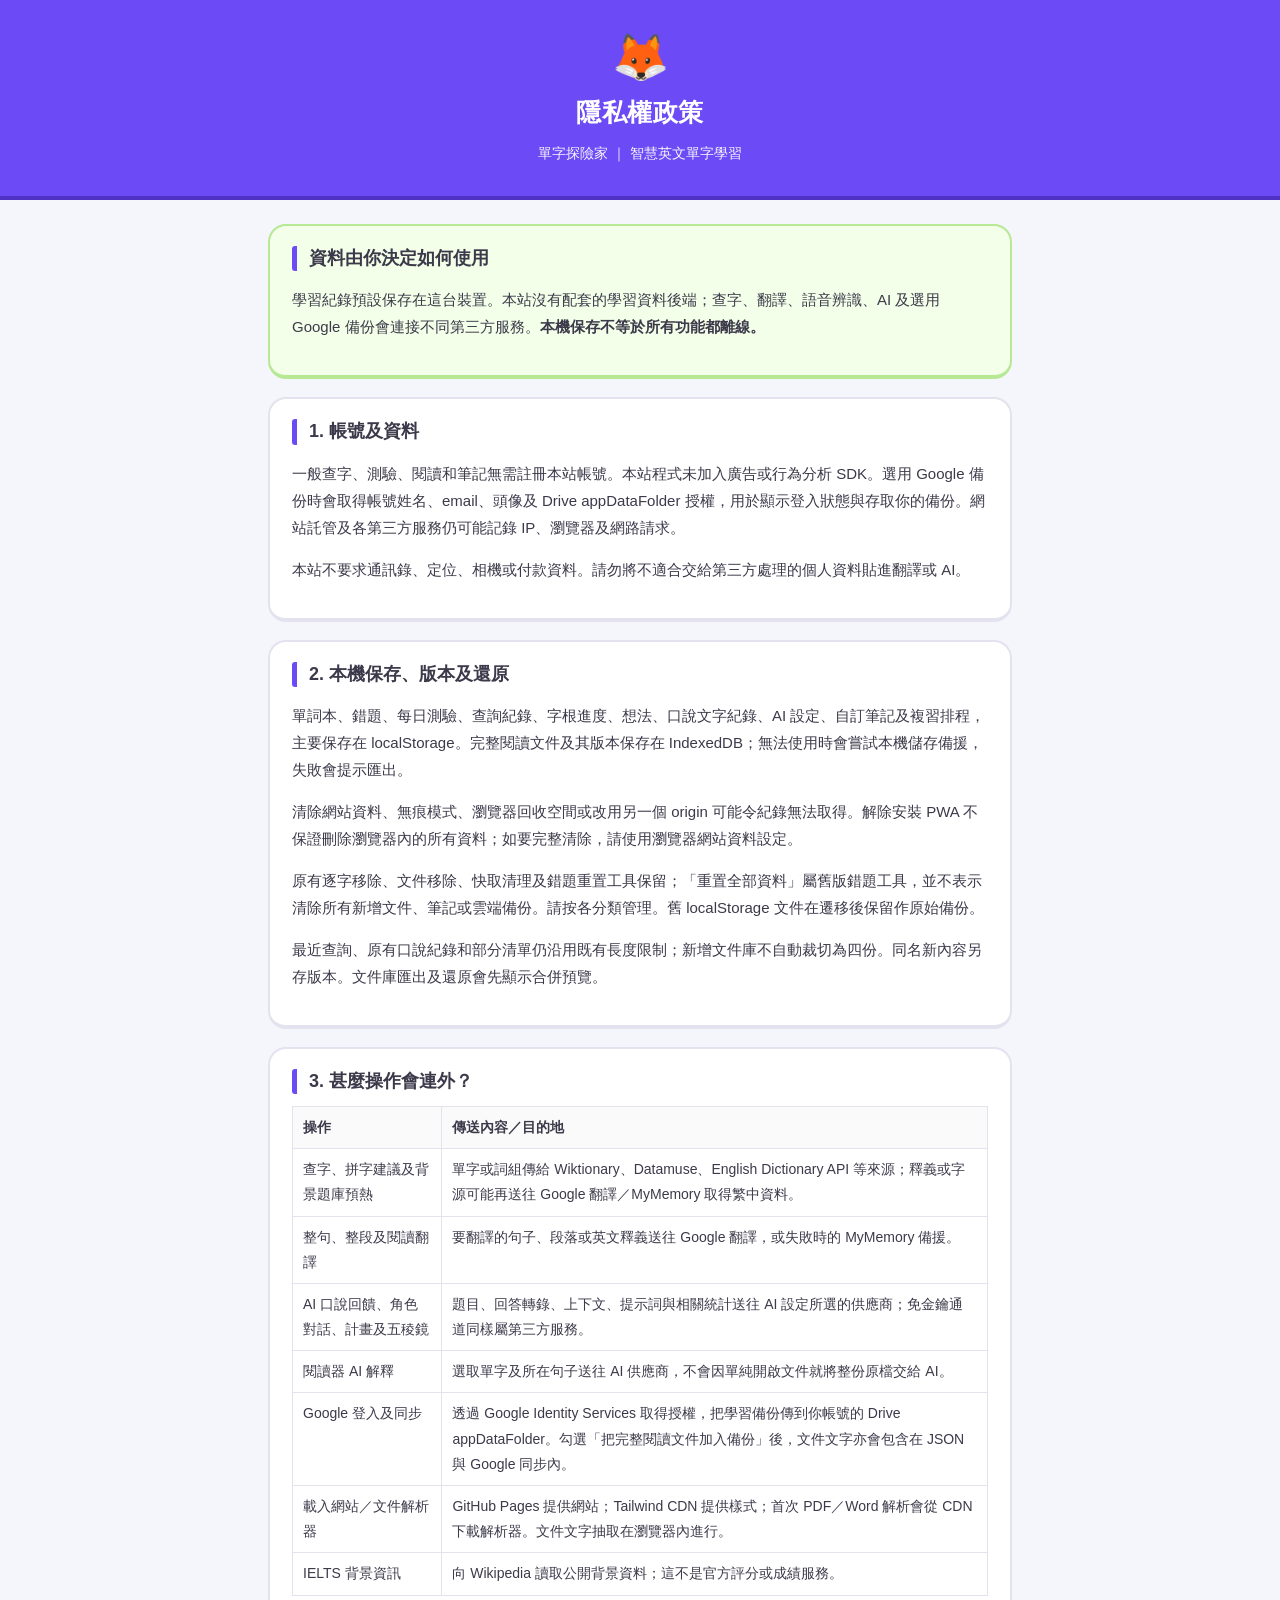
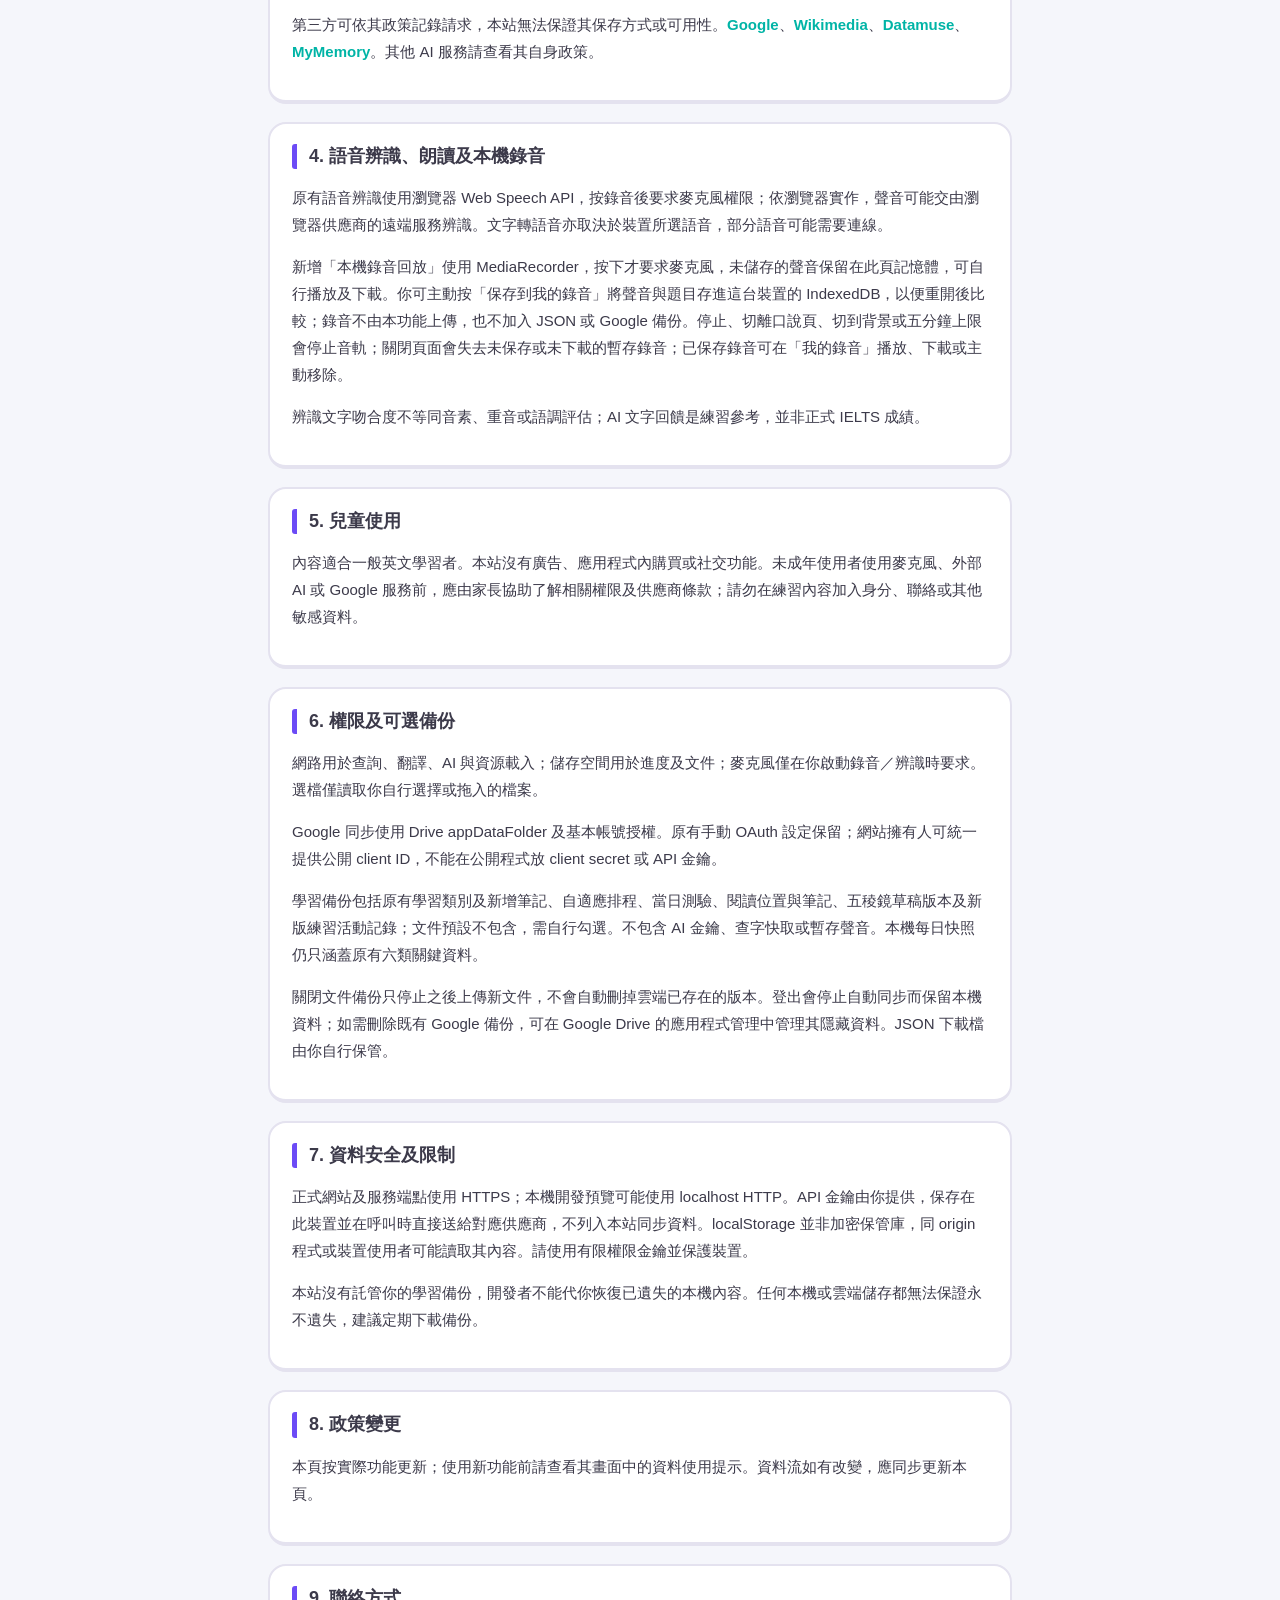
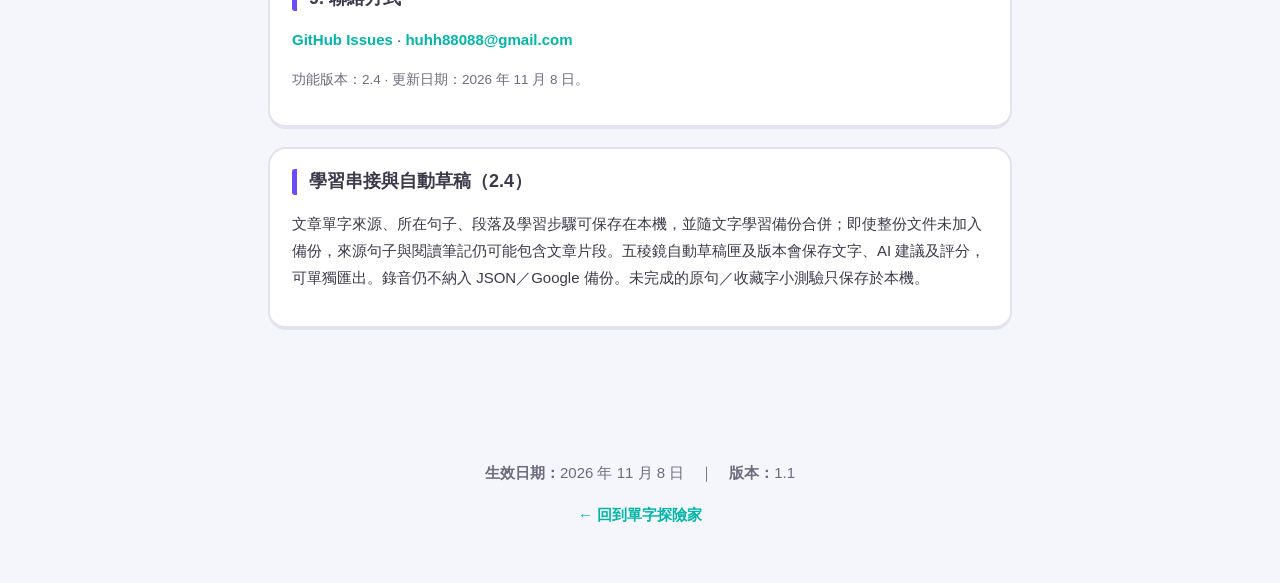
==== commit d0bb1d45: "Complete contextual learning, reading bookmarks and protected draft workflows in v2.4" ====
--- a/privacy-policy.html
+++ b/privacy-policy.html
@@ -122,8 +122,8 @@
   <div class="card"><h2>6. 權限及可選備份</h2><p>網路用於查詢、翻譯、AI 與資源載入；儲存空間用於進度及文件；麥克風僅在你啟動錄音／辨識時要求。選檔僅讀取你自行選擇或拖入的檔案。</p><p>Google 同步使用 Drive appDataFolder 及基本帳號授權。原有手動 OAuth 設定保留；網站擁有人可統一提供公開 client ID，不能在公開程式放 client secret 或 API 金鑰。</p><p>學習備份包括原有學習類別及新增筆記、自適應排程、當日測驗、閱讀位置與筆記、五稜鏡草稿版本及新版練習活動記錄；文件預設不包含，需自行勾選。不包含 AI 金鑰、查字快取或暫存聲音。本機每日快照仍只涵蓋原有六類關鍵資料。</p><p>關閉文件備份只停止之後上傳新文件，不會自動刪掉雲端已存在的版本。登出會停止自動同步而保留本機資料；如需刪除既有 Google 備份，可在 Google Drive 的應用程式管理中管理其隱藏資料。JSON 下載檔由你自行保管。</p></div>
   <div class="card"><h2>7. 資料安全及限制</h2><p>正式網站及服務端點使用 HTTPS；本機開發預覽可能使用 localhost HTTP。API 金鑰由你提供，保存在此裝置並在呼叫時直接送給對應供應商，不列入本站同步資料。localStorage 並非加密保管庫，同 origin 程式或裝置使用者可能讀取其內容。請使用有限權限金鑰並保護裝置。</p><p>本站沒有託管你的學習備份，開發者不能代你恢復已遺失的本機內容。任何本機或雲端儲存都無法保證永不遺失，建議定期下載備份。</p></div>
   <div class="card"><h2>8. 政策變更</h2><p>本頁按實際功能更新；使用新功能前請查看其畫面中的資料使用提示。資料流如有改變，應同步更新本頁。</p></div>
-  <div class="card"><h2>9. 聯絡方式</h2><p><a href="https://github.com/owikdowjfodi/app/issues">GitHub Issues</a> · <a href="mailto:huhh88088@gmail.com">huhh88088@gmail.com</a></p><p class="muted">功能版本：2.3 · 更新日期：2026 年 11 月 8 日。</p></div>
-</main>
+  <div class="card"><h2>9. 聯絡方式</h2><p><a href="https://github.com/owikdowjfodi/app/issues">GitHub Issues</a> · <a href="mailto:huhh88088@gmail.com">huhh88088@gmail.com</a></p><p class="muted">功能版本：2.4 · 更新日期：2026 年 11 月 8 日。</p></div>
+<section class="card"><h2>學習串接與自動草稿（2.4）</h2><p>文章單字來源、所在句子、段落及學習步驟可保存在本機，並隨文字學習備份合併；即使整份文件未加入備份，來源句子與閱讀筆記仍可能包含文章片段。五稜鏡自動草稿匣及版本會保存文字、AI 建議及評分，可單獨匯出。錄音仍不納入 JSON／Google 備份。未完成的原句／收藏字小測驗只保存於本機。</p></section></main>
 
 <footer>
   <p><strong>生效日期：</strong>2026 年 11 月 8 日　｜　<strong>版本：</strong>1.1</p>
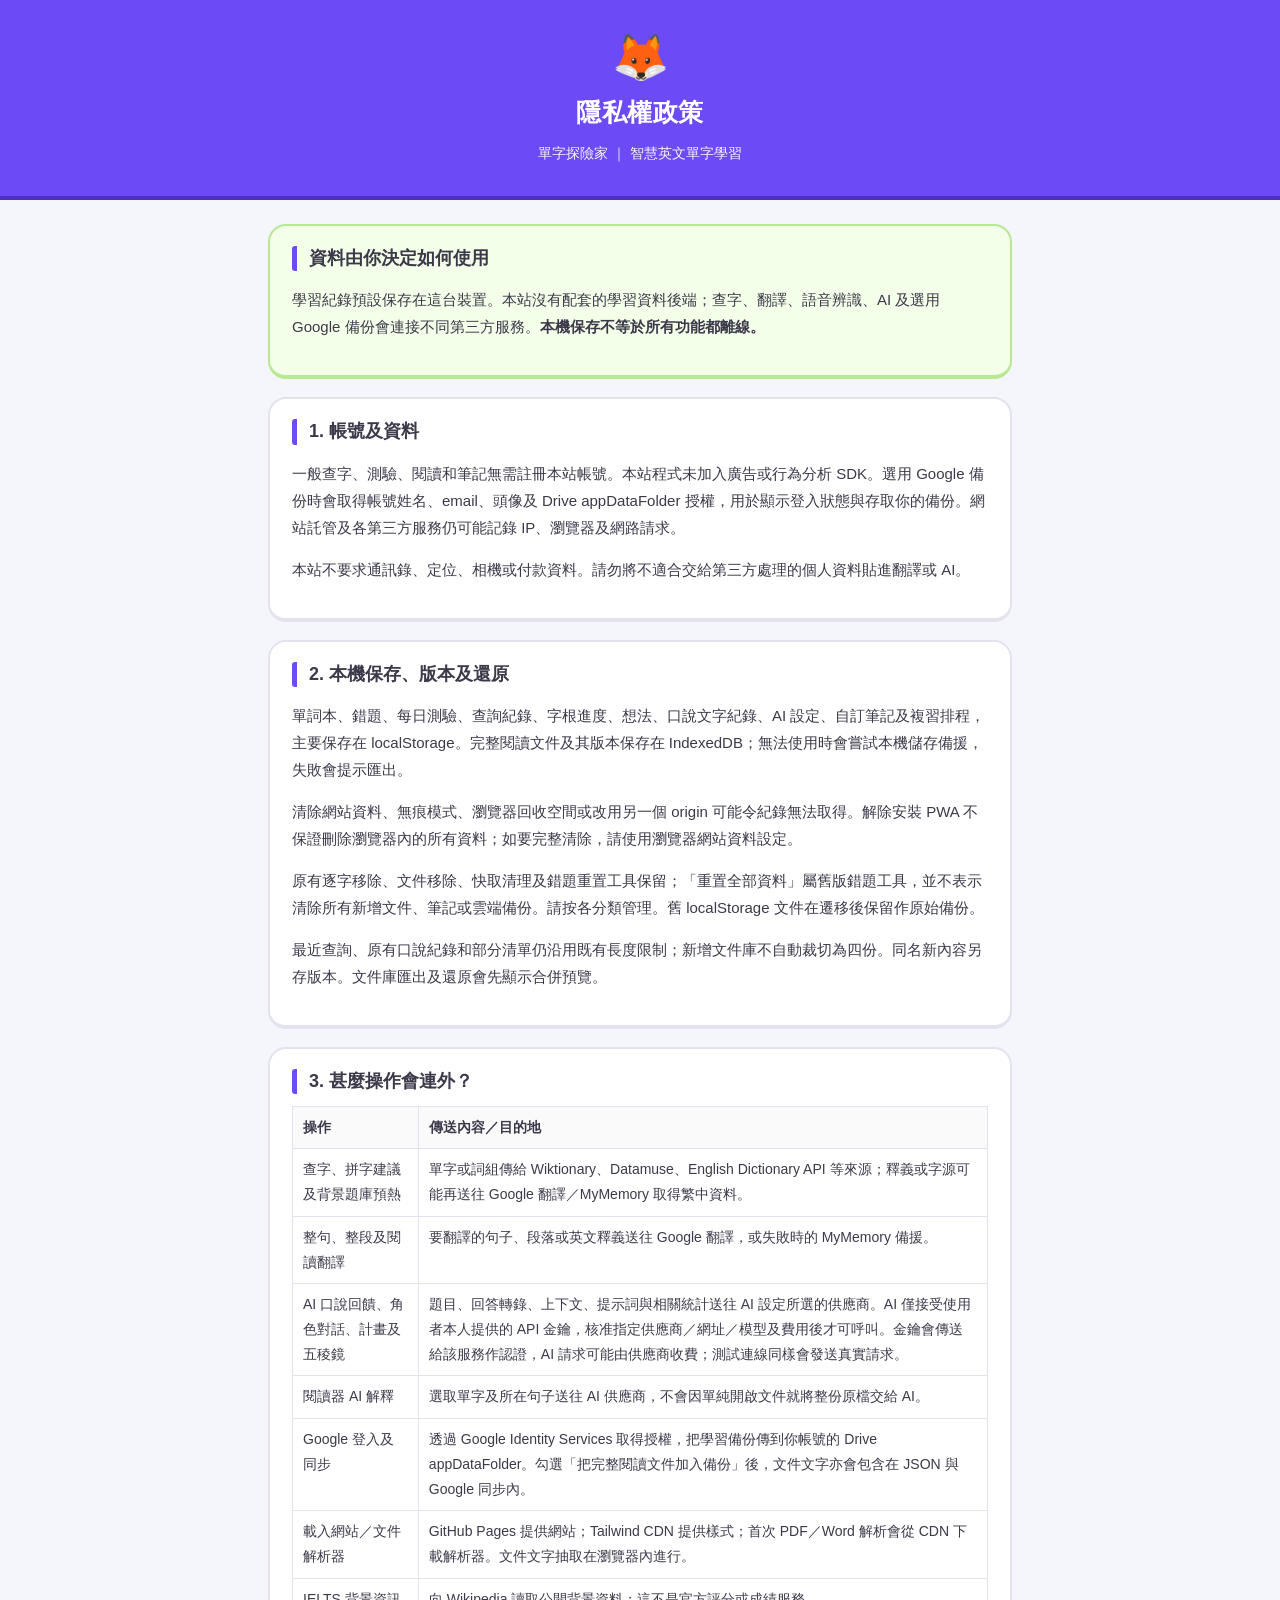
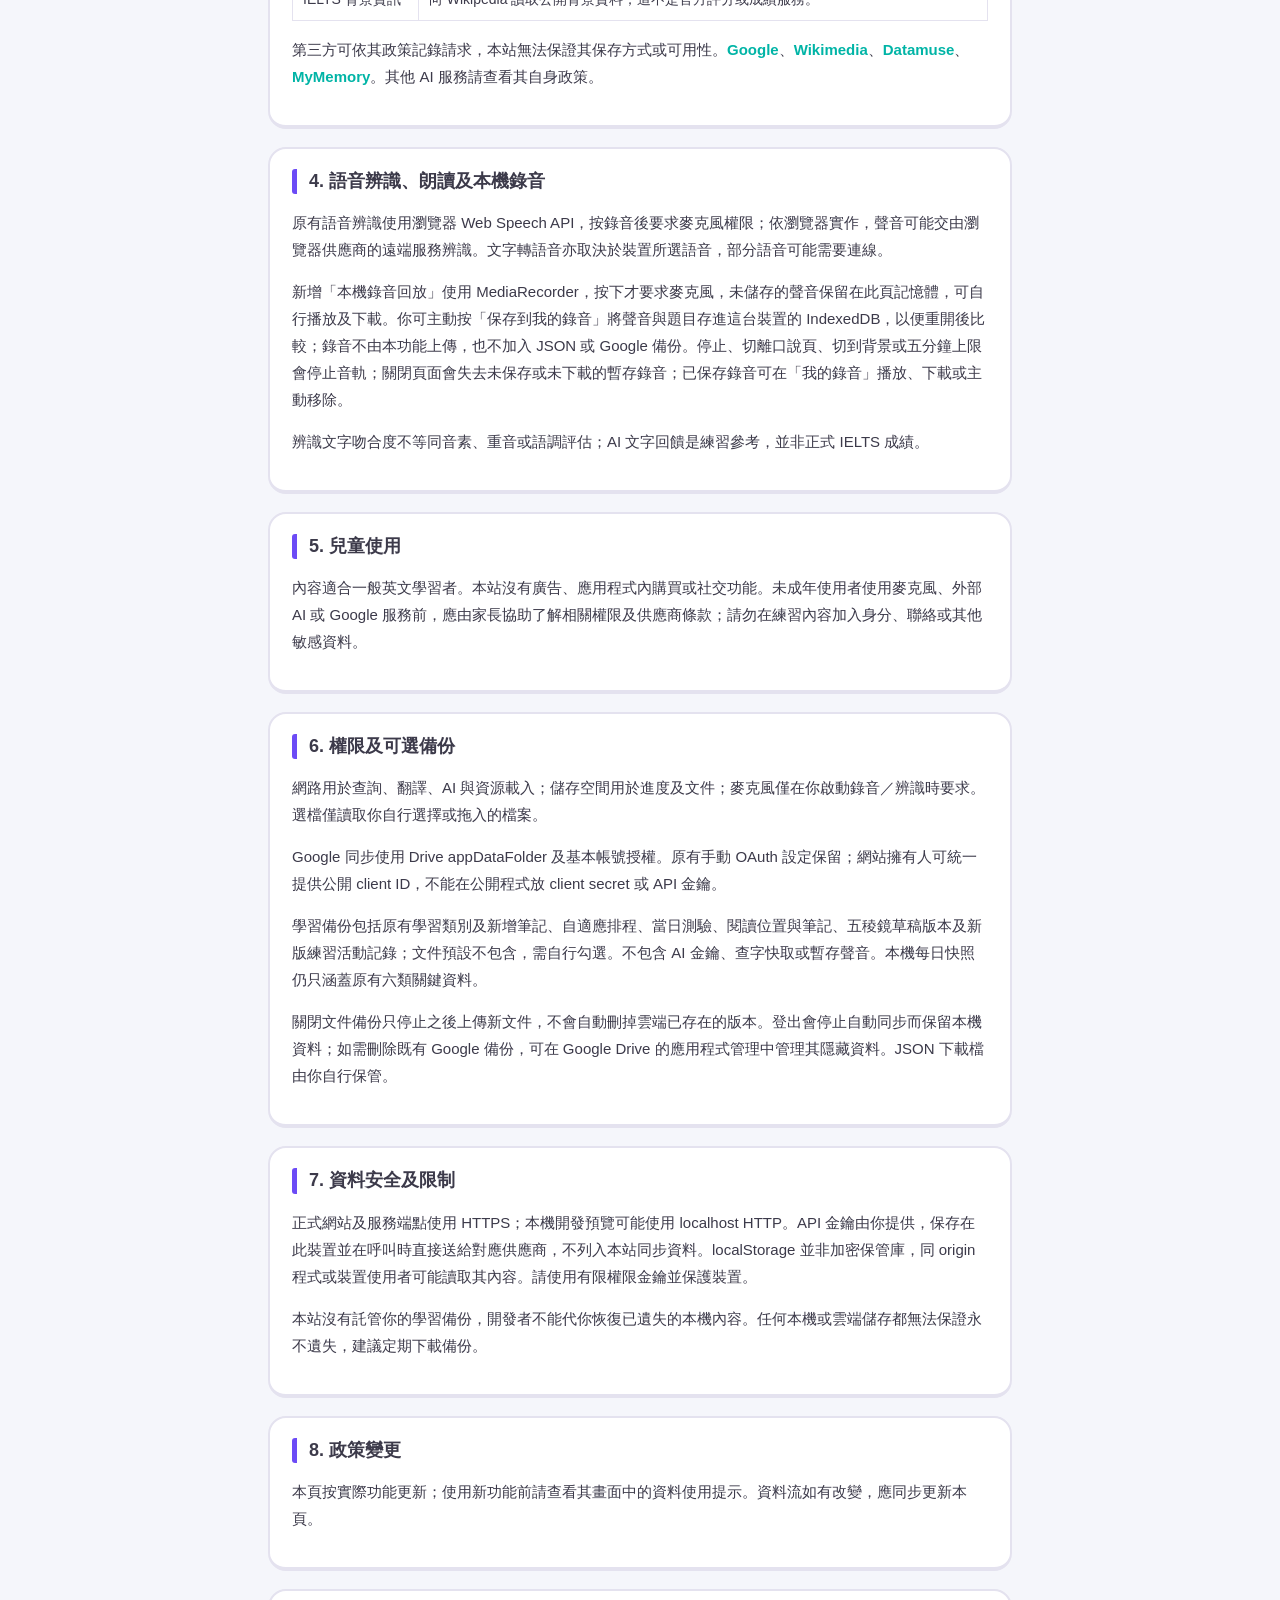
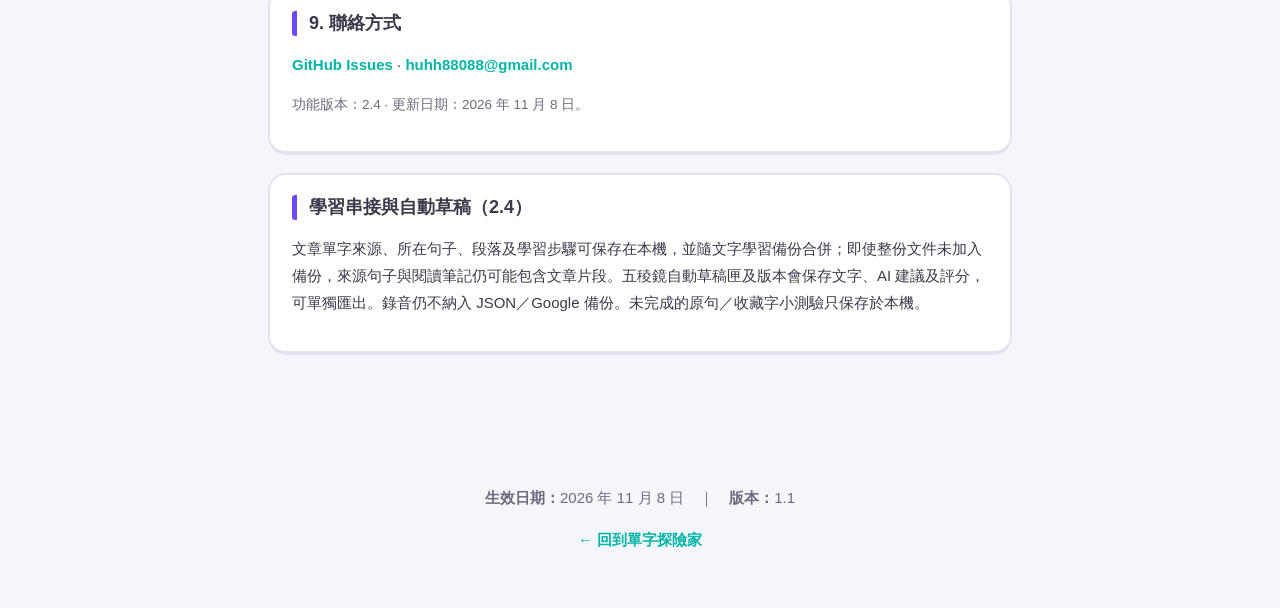
==== commit 133db088: "Require user-provided API and explicit model approval while preserving all AI learning features (v2." ====
--- a/privacy-policy.html
+++ b/privacy-policy.html
@@ -111,7 +111,7 @@
   <div class="card"><h2>3. 甚麼操作會連外？</h2><table><thead><tr><th>操作</th><th>傳送內容／目的地</th></tr></thead><tbody>
     <tr><td>查字、拼字建議及背景題庫預熱</td><td>單字或詞組傳給 Wiktionary、Datamuse、English Dictionary API 等來源；釋義或字源可能再送往 Google 翻譯／MyMemory 取得繁中資料。</td></tr>
     <tr><td>整句、整段及閱讀翻譯</td><td>要翻譯的句子、段落或英文釋義送往 Google 翻譯，或失敗時的 MyMemory 備援。</td></tr>
-    <tr><td>AI 口說回饋、角色對話、計畫及五稜鏡</td><td>題目、回答轉錄、上下文、提示詞與相關統計送往 AI 設定所選的供應商；免金鑰通道同樣屬第三方服務。</td></tr>
+    <tr><td>AI 口說回饋、角色對話、計畫及五稜鏡</td><td>題目、回答轉錄、上下文、提示詞與相關統計送往 AI 設定所選的供應商。AI 僅接受使用者本人提供的 API 金鑰，核准指定供應商／網址／模型及費用後才可呼叫。金鑰會傳送給該服務作認證，AI 請求可能由供應商收費；測試連線同樣會發送真實請求。</td></tr>
     <tr><td>閱讀器 AI 解釋</td><td>選取單字及所在句子送往 AI 供應商，不會因單純開啟文件就將整份原檔交給 AI。</td></tr>
     <tr><td>Google 登入及同步</td><td>透過 Google Identity Services 取得授權，把學習備份傳到你帳號的 Drive appDataFolder。勾選「把完整閱讀文件加入備份」後，文件文字亦會包含在 JSON 與 Google 同步內。</td></tr>
     <tr><td>載入網站／文件解析器</td><td>GitHub Pages 提供網站；Tailwind CDN 提供樣式；首次 PDF／Word 解析會從 CDN 下載解析器。文件文字抽取在瀏覽器內進行。</td></tr>
